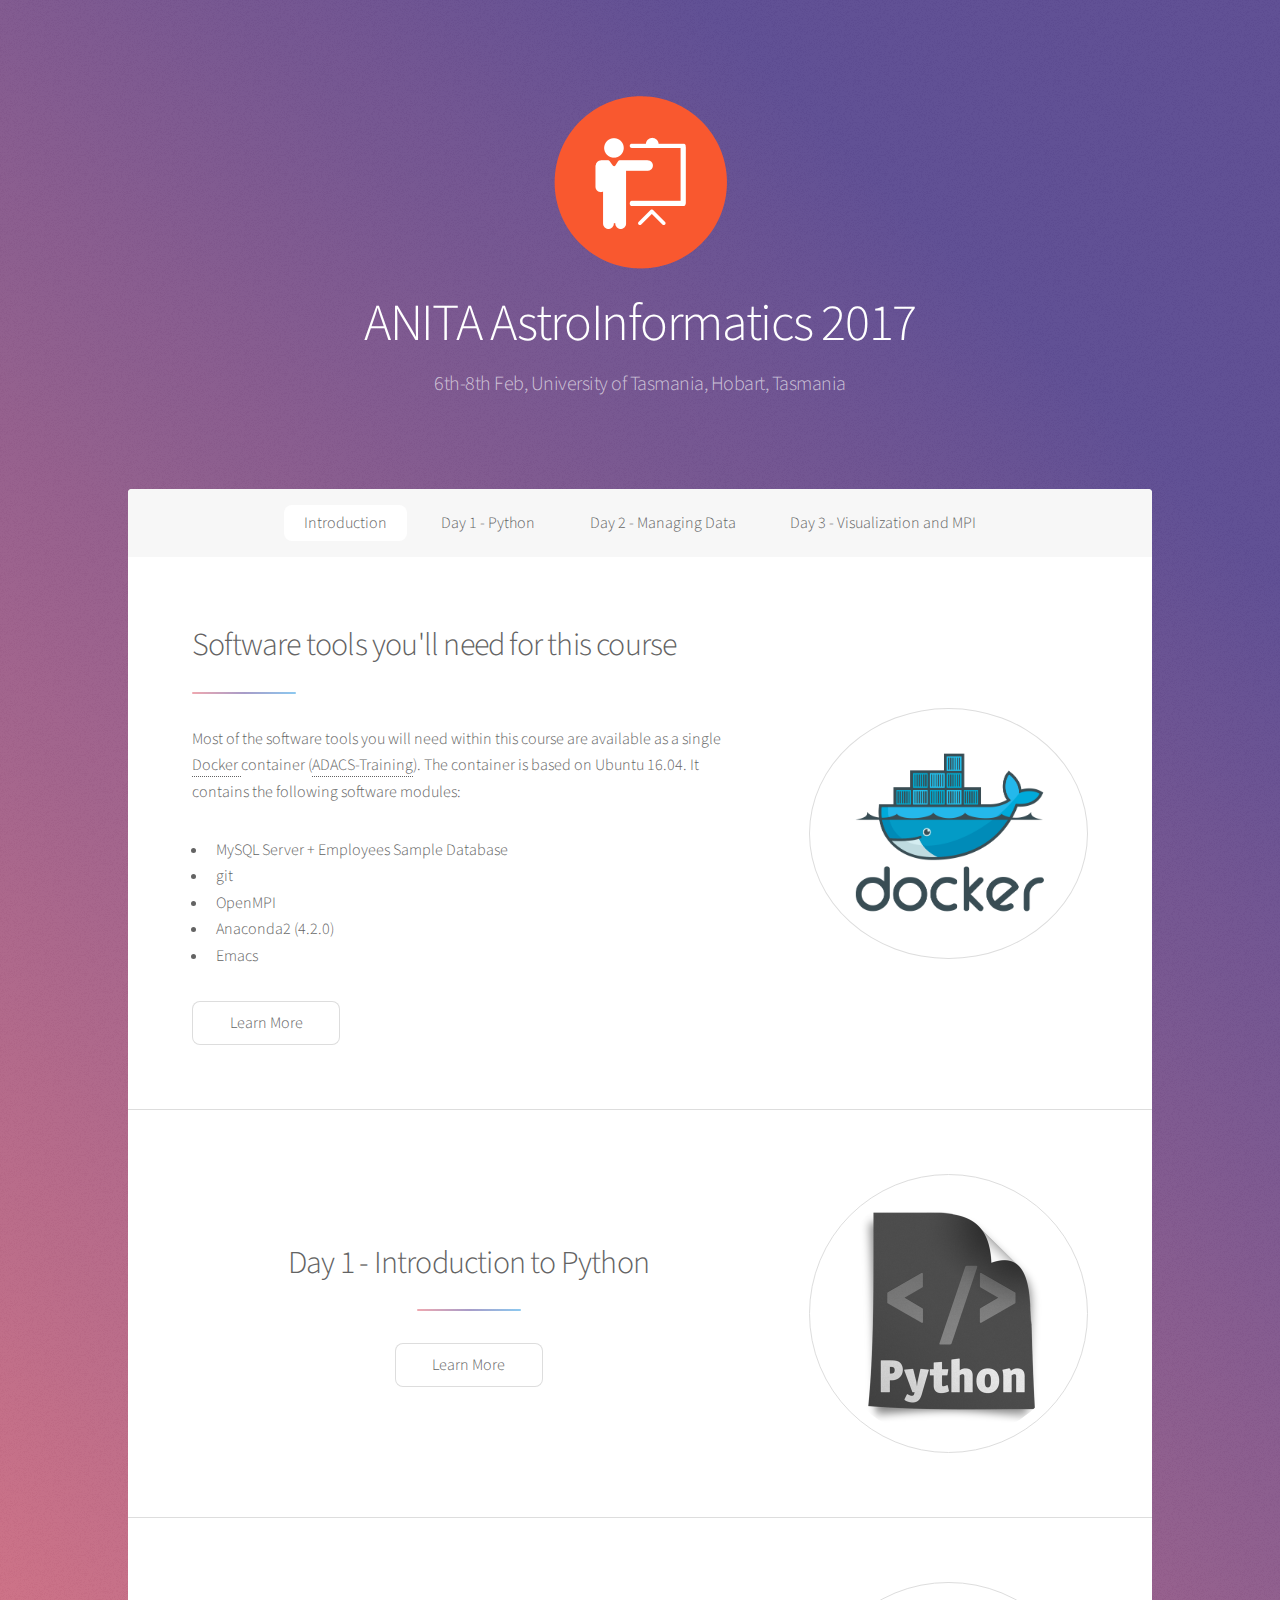
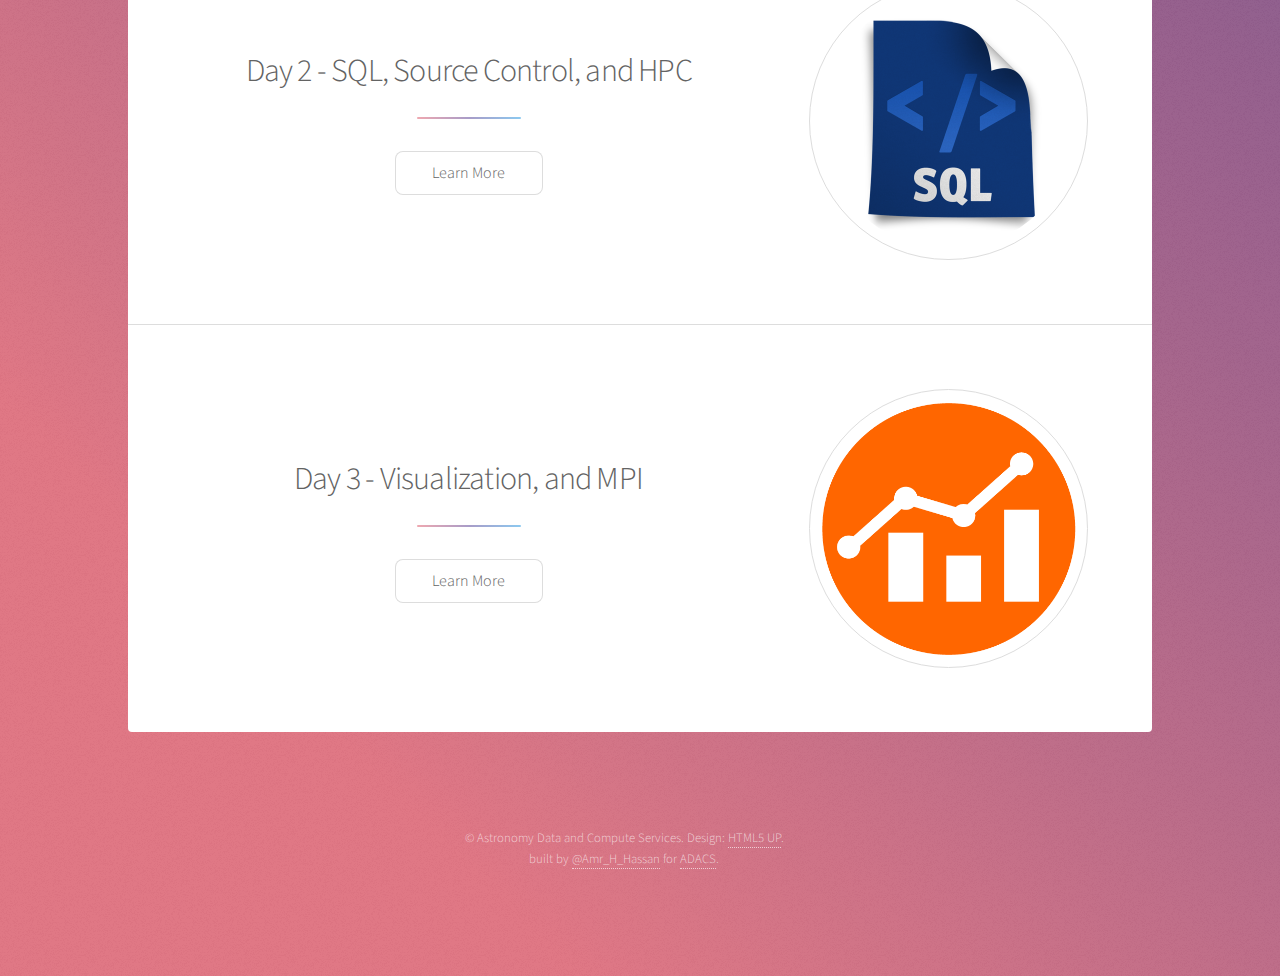
==== index.html @ 069b324d "First Commit" ====
<!DOCTYPE HTML>
<!--
	Stellar by HTML5 UP
	html5up.net | @ajlkn
	Free for personal and commercial use under the CCA 3.0 license (html5up.net/license)
-->
<html>
	<head>
		<title>ANITA AstroInformatics 2017</title>
		<meta charset="utf-8" />
		<meta name="viewport" content="width=device-width, initial-scale=1" />
		<!--[if lte IE 8]><script src="assets/js/ie/html5shiv.js"></script><![endif]-->
		<link rel="stylesheet" href="assets/css/main.css" />
        <link rel="stylesheet" href="assets/css/prism.css" />
		<!--[if lte IE 9]><link rel="stylesheet" href="assets/css/ie9.css" /><![endif]-->
		<!--[if lte IE 8]><link rel="stylesheet" href="assets/css/ie8.css" /><![endif]-->
	</head>
	<body>

		<!-- Wrapper -->
			<div id="wrapper">

				<!-- Header -->
					<header id="header" class="alt">
						<span class="logo"><img src="images/training-icon-10.png" alt="" /></span>
						<h1>ANITA AstroInformatics 2017</h1>
						<p>6th-8th Feb, University of Tasmania, Hobart, Tasmania
						</p>
					</header>

				<!-- Nav -->
					<nav id="nav">
						<ul>
							<li><a href="#intro" class="active">Introduction</a></li>
							<li><a href="#first">Day 1 - Python</a></li>
							<li><a href="#second">Day 2 - Managing Data</a></li>
							<li><a href="#third">Day 3 - Visualization and MPI</a></li>
						</u>
					</nav>

				<!-- Main -->
					<div id="main">

						<!-- Introduction -->
							<section id="intro" class="main">
								<div class="spotlight">
									<div class="content">
										<header class="major">
											<h2>Software tools you'll need for this course</h2>
										</header>
										<p>Most of the software tools you will need within this course are available as a single <a href="https://www.docker.com/what-docker" target="_blank"> Docker </a> container 
                                        (<a href="https://hub.docker.com/r/caseresearch/adacs-training/" target="_blank" >ADACS-Training</a>).
                                        The container is based on Ubuntu 16.04. It contains the following software modules:</p>
                                        <ul>
                                        <li>MySQL Server + Employees Sample Database</li>
                                        <li>git</li>
                                        <li>OpenMPI</li>
                                        <li>Anaconda2 (4.2.0)</li>
                                        <li>Emacs</li>                                        
                                        </ul>
										<ul class="actions">
											<li><a href="software.html" class="button">Learn More</a></li>
										</ul>
									</div>
									<span class="image"><img src="images/large_v-trans.png" alt="" /></span>
								</div>
							</section>

						<!-- First Section -->
							<section id="first" class="main special">
                            <div class="spotlight">
									<div class="content">
										<header class="major">
											<h2>Day 1 - Introduction to Python</h2>
										</header>
								
								
										
										<ul class="actions">
											<li><a href="day1.html" class="button">Learn More</a></li>
										</ul>
                                        
								</div>
                                <span class="image"><img src="images/python-icon.png" alt="" /></span>
                            </div>
							</section>

						<!-- Second Section -->
							<section id="second" class="main special">
                            <div class="spotlight">
									<div class="content">
										<header class="major">
											<h2>Day 2 - SQL, Source Control, and HPC</h2>
										</header>
								
								
										
										<ul class="actions">
											<li><a href="day2.html" class="button">Learn More</a></li>
										</ul>
                                        
								</div>
                                <span class="image"><img src="images/sql.png" alt="" /></span>
                            </div>
								
							</section>

						<!-- Get Started -->
							<section id="third" class="main special">
                            <div class="spotlight">
									<div class="content">
										<header class="major">
											<h2>Day 3 - Visualization, and MPI</h2>
										</header>
								
										<ul class="actions">
											<li><a href="day3.html" class="button">Learn More</a></li>
										</ul>
                                        
								</div>
                                <span class="image"><img src="images/visualization.png" alt="" /></span>
                            </div>
								
							</section>

					</div>

				<!-- Footer -->
					<footer id="footer">						
						<p class="copyright">&copy; Astronomy Data and Compute Services. Design: <a href="https://html5up.net">HTML5 UP</a>.<br/>
                        built by <a href="https://twitter.com/Amr_H_Hassan">@Amr_H_Hassan</a> for <a href="https://www.adacs.org.au">ADACS</a>.</p>
					</footer>

			</div>

		<!-- Scripts -->
			<script src="assets/js/jquery.min.js"></script>
			<script src="assets/js/jquery.scrollex.min.js"></script>
			<script src="assets/js/jquery.scrolly.min.js"></script>
			<script src="assets/js/skel.min.js"></script>
			<script src="assets/js/util.js"></script>
			<!--[if lte IE 8]><script src="assets/js/ie/respond.min.js"></script><![endif]-->
			<script src="assets/js/main.js"></script>

	</body>
</html>
---- assets/css/main.css ----
@import url(font-awesome.min.css);
@import "https://fonts.googleapis.com/css?family=Source+Sans+Pro:300,400";

/*
	Stellar by HTML5 UP
	html5up.net | @ajlkn
	Free for personal and commercial use under the CCA 3.0 license (html5up.net/license)
*/

/* Reset */

	html, body, div, span, applet, object, iframe, h1, h2, h3, h4, h5, h6, p, blockquote, pre, a, abbr, acronym, address, big, cite, code, del, dfn, em, img, ins, kbd, q, s, samp, small, strike, strong, sub, sup, tt, var, b, u, i, center, dl, dt, dd, ol, ul, li, fieldset, form, label, legend, table, caption, tbody, tfoot, thead, tr, th, td, article, aside, canvas, details, embed, figure, figcaption, footer, header, hgroup, menu, nav, output, ruby, section, summary, time, mark, audio, video {
		margin: 0;
		padding: 0;
		border: 0;
		font-size: 100%;
		font: inherit;
		vertical-align: baseline;
	}

	article, aside, details, figcaption, figure, footer, header, hgroup, menu, nav, section {
		display: block;
	}

	body {
		line-height: 1;
	}

	ol, ul {
		list-style: none;
	}

	blockquote, q {
		quotes: none;
	}

	blockquote:before, blockquote:after, q:before, q:after {
		content: '';
		content: none;
	}

	table {
		border-collapse: collapse;
		border-spacing: 0;
	}

	body {
		-webkit-text-size-adjust: none;
	}

/* Box Model */

	*, *:before, *:after {
		-moz-box-sizing: border-box;
		-webkit-box-sizing: border-box;
		box-sizing: border-box;
	}

/* Grid */

	.row {
		border-bottom: solid 1px transparent;
		-moz-box-sizing: border-box;
		-webkit-box-sizing: border-box;
		box-sizing: border-box;
	}

	.row > * {
		float: left;
		-moz-box-sizing: border-box;
		-webkit-box-sizing: border-box;
		box-sizing: border-box;
	}

	.row:after, .row:before {
		content: '';
		display: block;
		clear: both;
		height: 0;
	}

	.row.uniform > * > :first-child {
		margin-top: 0;
	}

	.row.uniform > * > :last-child {
		margin-bottom: 0;
	}

	.row.\30 \25 > * {
		padding: 0 0 0 0em;
	}

	.row.\30 \25 {
		margin: 0 0 -1px 0em;
	}

	.row.uniform.\30 \25 > * {
		padding: 0em 0 0 0em;
	}

	.row.uniform.\30 \25 {
		margin: 0em 0 -1px 0em;
	}

	.row > * {
		padding: 0 0 0 1.5em;
	}

	.row {
		margin: 0 0 -1px -1.5em;
	}

	.row.uniform > * {
		padding: 1.5em 0 0 1.5em;
	}

	.row.uniform {
		margin: -1.5em 0 -1px -1.5em;
	}

	.row.\32 00\25 > * {
		padding: 0 0 0 3em;
	}

	.row.\32 00\25 {
		margin: 0 0 -1px -3em;
	}

	.row.uniform.\32 00\25 > * {
		padding: 3em 0 0 3em;
	}

	.row.uniform.\32 00\25 {
		margin: -3em 0 -1px -3em;
	}

	.row.\31 50\25 > * {
		padding: 0 0 0 2.25em;
	}

	.row.\31 50\25 {
		margin: 0 0 -1px -2.25em;
	}

	.row.uniform.\31 50\25 > * {
		padding: 2.25em 0 0 2.25em;
	}

	.row.uniform.\31 50\25 {
		margin: -2.25em 0 -1px -2.25em;
	}

	.row.\35 0\25 > * {
		padding: 0 0 0 0.75em;
	}

	.row.\35 0\25 {
		margin: 0 0 -1px -0.75em;
	}

	.row.uniform.\35 0\25 > * {
		padding: 0.75em 0 0 0.75em;
	}

	.row.uniform.\35 0\25 {
		margin: -0.75em 0 -1px -0.75em;
	}

	.row.\32 5\25 > * {
		padding: 0 0 0 0.375em;
	}

	.row.\32 5\25 {
		margin: 0 0 -1px -0.375em;
	}

	.row.uniform.\32 5\25 > * {
		padding: 0.375em 0 0 0.375em;
	}

	.row.uniform.\32 5\25 {
		margin: -0.375em 0 -1px -0.375em;
	}

	.\31 2u, .\31 2u\24 {
		width: 100%;
		clear: none;
		margin-left: 0;
	}

	.\31 1u, .\31 1u\24 {
		width: 91.6666666667%;
		clear: none;
		margin-left: 0;
	}

	.\31 0u, .\31 0u\24 {
		width: 83.3333333333%;
		clear: none;
		margin-left: 0;
	}

	.\39 u, .\39 u\24 {
		width: 75%;
		clear: none;
		margin-left: 0;
	}

	.\38 u, .\38 u\24 {
		width: 66.6666666667%;
		clear: none;
		margin-left: 0;
	}

	.\37 u, .\37 u\24 {
		width: 58.3333333333%;
		clear: none;
		margin-left: 0;
	}

	.\36 u, .\36 u\24 {
		width: 50%;
		clear: none;
		margin-left: 0;
	}

	.\35 u, .\35 u\24 {
		width: 41.6666666667%;
		clear: none;
		margin-left: 0;
	}

	.\34 u, .\34 u\24 {
		width: 33.3333333333%;
		clear: none;
		margin-left: 0;
	}

	.\33 u, .\33 u\24 {
		width: 25%;
		clear: none;
		margin-left: 0;
	}

	.\32 u, .\32 u\24 {
		width: 16.6666666667%;
		clear: none;
		margin-left: 0;
	}

	.\31 u, .\31 u\24 {
		width: 8.3333333333%;
		clear: none;
		margin-left: 0;
	}

	.\31 2u\24 + *,
	.\31 1u\24 + *,
	.\31 0u\24 + *,
	.\39 u\24 + *,
	.\38 u\24 + *,
	.\37 u\24 + *,
	.\36 u\24 + *,
	.\35 u\24 + *,
	.\34 u\24 + *,
	.\33 u\24 + *,
	.\32 u\24 + *,
	.\31 u\24 + * {
		clear: left;
	}

	.\-11u {
		margin-left: 91.66667%;
	}

	.\-10u {
		margin-left: 83.33333%;
	}

	.\-9u {
		margin-left: 75%;
	}

	.\-8u {
		margin-left: 66.66667%;
	}

	.\-7u {
		margin-left: 58.33333%;
	}

	.\-6u {
		margin-left: 50%;
	}

	.\-5u {
		margin-left: 41.66667%;
	}

	.\-4u {
		margin-left: 33.33333%;
	}

	.\-3u {
		margin-left: 25%;
	}

	.\-2u {
		margin-left: 16.66667%;
	}

	.\-1u {
		margin-left: 8.33333%;
	}

	@media screen and (max-width: 1680px) {

		.row > * {
			padding: 0 0 0 1.5em;
		}

		.row {
			margin: 0 0 -1px -1.5em;
		}

		.row.uniform > * {
			padding: 1.5em 0 0 1.5em;
		}

		.row.uniform {
			margin: -1.5em 0 -1px -1.5em;
		}

		.row.\32 00\25 > * {
			padding: 0 0 0 3em;
		}

		.row.\32 00\25 {
			margin: 0 0 -1px -3em;
		}

		.row.uniform.\32 00\25 > * {
			padding: 3em 0 0 3em;
		}

		.row.uniform.\32 00\25 {
			margin: -3em 0 -1px -3em;
		}

		.row.\31 50\25 > * {
			padding: 0 0 0 2.25em;
		}

		.row.\31 50\25 {
			margin: 0 0 -1px -2.25em;
		}

		.row.uniform.\31 50\25 > * {
			padding: 2.25em 0 0 2.25em;
		}

		.row.uniform.\31 50\25 {
			margin: -2.25em 0 -1px -2.25em;
		}

		.row.\35 0\25 > * {
			padding: 0 0 0 0.75em;
		}

		.row.\35 0\25 {
			margin: 0 0 -1px -0.75em;
		}

		.row.uniform.\35 0\25 > * {
			padding: 0.75em 0 0 0.75em;
		}

		.row.uniform.\35 0\25 {
			margin: -0.75em 0 -1px -0.75em;
		}

		.row.\32 5\25 > * {
			padding: 0 0 0 0.375em;
		}

		.row.\32 5\25 {
			margin: 0 0 -1px -0.375em;
		}

		.row.uniform.\32 5\25 > * {
			padding: 0.375em 0 0 0.375em;
		}

		.row.uniform.\32 5\25 {
			margin: -0.375em 0 -1px -0.375em;
		}

		.\31 2u\28xlarge\29, .\31 2u\24\28xlarge\29 {
			width: 100%;
			clear: none;
			margin-left: 0;
		}

		.\31 1u\28xlarge\29, .\31 1u\24\28xlarge\29 {
			width: 91.6666666667%;
			clear: none;
			margin-left: 0;
		}

		.\31 0u\28xlarge\29, .\31 0u\24\28xlarge\29 {
			width: 83.3333333333%;
			clear: none;
			margin-left: 0;
		}

		.\39 u\28xlarge\29, .\39 u\24\28xlarge\29 {
			width: 75%;
			clear: none;
			margin-left: 0;
		}

		.\38 u\28xlarge\29, .\38 u\24\28xlarge\29 {
			width: 66.6666666667%;
			clear: none;
			margin-left: 0;
		}

		.\37 u\28xlarge\29, .\37 u\24\28xlarge\29 {
			width: 58.3333333333%;
			clear: none;
			margin-left: 0;
		}

		.\36 u\28xlarge\29, .\36 u\24\28xlarge\29 {
			width: 50%;
			clear: none;
			margin-left: 0;
		}

		.\35 u\28xlarge\29, .\35 u\24\28xlarge\29 {
			width: 41.6666666667%;
			clear: none;
			margin-left: 0;
		}

		.\34 u\28xlarge\29, .\34 u\24\28xlarge\29 {
			width: 33.3333333333%;
			clear: none;
			margin-left: 0;
		}

		.\33 u\28xlarge\29, .\33 u\24\28xlarge\29 {
			width: 25%;
			clear: none;
			margin-left: 0;
		}

		.\32 u\28xlarge\29, .\32 u\24\28xlarge\29 {
			width: 16.6666666667%;
			clear: none;
			margin-left: 0;
		}

		.\31 u\28xlarge\29, .\31 u\24\28xlarge\29 {
			width: 8.3333333333%;
			clear: none;
			margin-left: 0;
		}

		.\31 2u\24\28xlarge\29 + *,
		.\31 1u\24\28xlarge\29 + *,
		.\31 0u\24\28xlarge\29 + *,
		.\39 u\24\28xlarge\29 + *,
		.\38 u\24\28xlarge\29 + *,
		.\37 u\24\28xlarge\29 + *,
		.\36 u\24\28xlarge\29 + *,
		.\35 u\24\28xlarge\29 + *,
		.\34 u\24\28xlarge\29 + *,
		.\33 u\24\28xlarge\29 + *,
		.\32 u\24\28xlarge\29 + *,
		.\31 u\24\28xlarge\29 + * {
			clear: left;
		}

		.\-11u\28xlarge\29 {
			margin-left: 91.66667%;
		}

		.\-10u\28xlarge\29 {
			margin-left: 83.33333%;
		}

		.\-9u\28xlarge\29 {
			margin-left: 75%;
		}

		.\-8u\28xlarge\29 {
			margin-left: 66.66667%;
		}

		.\-7u\28xlarge\29 {
			margin-left: 58.33333%;
		}

		.\-6u\28xlarge\29 {
			margin-left: 50%;
		}

		.\-5u\28xlarge\29 {
			margin-left: 41.66667%;
		}

		.\-4u\28xlarge\29 {
			margin-left: 33.33333%;
		}

		.\-3u\28xlarge\29 {
			margin-left: 25%;
		}

		.\-2u\28xlarge\29 {
			margin-left: 16.66667%;
		}

		.\-1u\28xlarge\29 {
			margin-left: 8.33333%;
		}

	}

	@media screen and (max-width: 1280px) {

		.row > * {
			padding: 0 0 0 1.5em;
		}

		.row {
			margin: 0 0 -1px -1.5em;
		}

		.row.uniform > * {
			padding: 1.5em 0 0 1.5em;
		}

		.row.uniform {
			margin: -1.5em 0 -1px -1.5em;
		}

		.row.\32 00\25 > * {
			padding: 0 0 0 3em;
		}

		.row.\32 00\25 {
			margin: 0 0 -1px -3em;
		}

		.row.uniform.\32 00\25 > * {
			padding: 3em 0 0 3em;
		}

		.row.uniform.\32 00\25 {
			margin: -3em 0 -1px -3em;
		}

		.row.\31 50\25 > * {
			padding: 0 0 0 2.25em;
		}

		.row.\31 50\25 {
			margin: 0 0 -1px -2.25em;
		}

		.row.uniform.\31 50\25 > * {
			padding: 2.25em 0 0 2.25em;
		}

		.row.uniform.\31 50\25 {
			margin: -2.25em 0 -1px -2.25em;
		}

		.row.\35 0\25 > * {
			padding: 0 0 0 0.75em;
		}

		.row.\35 0\25 {
			margin: 0 0 -1px -0.75em;
		}

		.row.uniform.\35 0\25 > * {
			padding: 0.75em 0 0 0.75em;
		}

		.row.uniform.\35 0\25 {
			margin: -0.75em 0 -1px -0.75em;
		}

		.row.\32 5\25 > * {
			padding: 0 0 0 0.375em;
		}

		.row.\32 5\25 {
			margin: 0 0 -1px -0.375em;
		}

		.row.uniform.\32 5\25 > * {
			padding: 0.375em 0 0 0.375em;
		}

		.row.uniform.\32 5\25 {
			margin: -0.375em 0 -1px -0.375em;
		}

		.\31 2u\28large\29, .\31 2u\24\28large\29 {
			width: 100%;
			clear: none;
			margin-left: 0;
		}

		.\31 1u\28large\29, .\31 1u\24\28large\29 {
			width: 91.6666666667%;
			clear: none;
			margin-left: 0;
		}

		.\31 0u\28large\29, .\31 0u\24\28large\29 {
			width: 83.3333333333%;
			clear: none;
			margin-left: 0;
		}

		.\39 u\28large\29, .\39 u\24\28large\29 {
			width: 75%;
			clear: none;
			margin-left: 0;
		}

		.\38 u\28large\29, .\38 u\24\28large\29 {
			width: 66.6666666667%;
			clear: none;
			margin-left: 0;
		}

		.\37 u\28large\29, .\37 u\24\28large\29 {
			width: 58.3333333333%;
			clear: none;
			margin-left: 0;
		}

		.\36 u\28large\29, .\36 u\24\28large\29 {
			width: 50%;
			clear: none;
			margin-left: 0;
		}

		.\35 u\28large\29, .\35 u\24\28large\29 {
			width: 41.6666666667%;
			clear: none;
			margin-left: 0;
		}

		.\34 u\28large\29, .\34 u\24\28large\29 {
			width: 33.3333333333%;
			clear: none;
			margin-left: 0;
		}

		.\33 u\28large\29, .\33 u\24\28large\29 {
			width: 25%;
			clear: none;
			margin-left: 0;
		}

		.\32 u\28large\29, .\32 u\24\28large\29 {
			width: 16.6666666667%;
			clear: none;
			margin-left: 0;
		}

		.\31 u\28large\29, .\31 u\24\28large\29 {
			width: 8.3333333333%;
			clear: none;
			margin-left: 0;
		}

		.\31 2u\24\28large\29 + *,
		.\31 1u\24\28large\29 + *,
		.\31 0u\24\28large\29 + *,
		.\39 u\24\28large\29 + *,
		.\38 u\24\28large\29 + *,
		.\37 u\24\28large\29 + *,
		.\36 u\24\28large\29 + *,
		.\35 u\24\28large\29 + *,
		.\34 u\24\28large\29 + *,
		.\33 u\24\28large\29 + *,
		.\32 u\24\28large\29 + *,
		.\31 u\24\28large\29 + * {
			clear: left;
		}

		.\-11u\28large\29 {
			margin-left: 91.66667%;
		}

		.\-10u\28large\29 {
			margin-left: 83.33333%;
		}

		.\-9u\28large\29 {
			margin-left: 75%;
		}

		.\-8u\28large\29 {
			margin-left: 66.66667%;
		}

		.\-7u\28large\29 {
			margin-left: 58.33333%;
		}

		.\-6u\28large\29 {
			margin-left: 50%;
		}

		.\-5u\28large\29 {
			margin-left: 41.66667%;
		}

		.\-4u\28large\29 {
			margin-left: 33.33333%;
		}

		.\-3u\28large\29 {
			margin-left: 25%;
		}

		.\-2u\28large\29 {
			margin-left: 16.66667%;
		}

		.\-1u\28large\29 {
			margin-left: 8.33333%;
		}

	}

	@media screen and (max-width: 980px) {

		.row > * {
			padding: 0 0 0 1.5em;
		}

		.row {
			margin: 0 0 -1px -1.5em;
		}

		.row.uniform > * {
			padding: 1.5em 0 0 1.5em;
		}

		.row.uniform {
			margin: -1.5em 0 -1px -1.5em;
		}

		.row.\32 00\25 > * {
			padding: 0 0 0 3em;
		}

		.row.\32 00\25 {
			margin: 0 0 -1px -3em;
		}

		.row.uniform.\32 00\25 > * {
			padding: 3em 0 0 3em;
		}

		.row.uniform.\32 00\25 {
			margin: -3em 0 -1px -3em;
		}

		.row.\31 50\25 > * {
			padding: 0 0 0 2.25em;
		}

		.row.\31 50\25 {
			margin: 0 0 -1px -2.25em;
		}

		.row.uniform.\31 50\25 > * {
			padding: 2.25em 0 0 2.25em;
		}

		.row.uniform.\31 50\25 {
			margin: -2.25em 0 -1px -2.25em;
		}

		.row.\35 0\25 > * {
			padding: 0 0 0 0.75em;
		}

		.row.\35 0\25 {
			margin: 0 0 -1px -0.75em;
		}

		.row.uniform.\35 0\25 > * {
			padding: 0.75em 0 0 0.75em;
		}

		.row.uniform.\35 0\25 {
			margin: -0.75em 0 -1px -0.75em;
		}

		.row.\32 5\25 > * {
			padding: 0 0 0 0.375em;
		}

		.row.\32 5\25 {
			margin: 0 0 -1px -0.375em;
		}

		.row.uniform.\32 5\25 > * {
			padding: 0.375em 0 0 0.375em;
		}

		.row.uniform.\32 5\25 {
			margin: -0.375em 0 -1px -0.375em;
		}

		.\31 2u\28medium\29, .\31 2u\24\28medium\29 {
			width: 100%;
			clear: none;
			margin-left: 0;
		}

		.\31 1u\28medium\29, .\31 1u\24\28medium\29 {
			width: 91.6666666667%;
			clear: none;
			margin-left: 0;
		}

		.\31 0u\28medium\29, .\31 0u\24\28medium\29 {
			width: 83.3333333333%;
			clear: none;
			margin-left: 0;
		}

		.\39 u\28medium\29, .\39 u\24\28medium\29 {
			width: 75%;
			clear: none;
			margin-left: 0;
		}

		.\38 u\28medium\29, .\38 u\24\28medium\29 {
			width: 66.6666666667%;
			clear: none;
			margin-left: 0;
		}

		.\37 u\28medium\29, .\37 u\24\28medium\29 {
			width: 58.3333333333%;
			clear: none;
			margin-left: 0;
		}

		.\36 u\28medium\29, .\36 u\24\28medium\29 {
			width: 50%;
			clear: none;
			margin-left: 0;
		}

		.\35 u\28medium\29, .\35 u\24\28medium\29 {
			width: 41.6666666667%;
			clear: none;
			margin-left: 0;
		}

		.\34 u\28medium\29, .\34 u\24\28medium\29 {
			width: 33.3333333333%;
			clear: none;
			margin-left: 0;
		}

		.\33 u\28medium\29, .\33 u\24\28medium\29 {
			width: 25%;
			clear: none;
			margin-left: 0;
		}

		.\32 u\28medium\29, .\32 u\24\28medium\29 {
			width: 16.6666666667%;
			clear: none;
			margin-left: 0;
		}

		.\31 u\28medium\29, .\31 u\24\28medium\29 {
			width: 8.3333333333%;
			clear: none;
			margin-left: 0;
		}

		.\31 2u\24\28medium\29 + *,
		.\31 1u\24\28medium\29 + *,
		.\31 0u\24\28medium\29 + *,
		.\39 u\24\28medium\29 + *,
		.\38 u\24\28medium\29 + *,
		.\37 u\24\28medium\29 + *,
		.\36 u\24\28medium\29 + *,
		.\35 u\24\28medium\29 + *,
		.\34 u\24\28medium\29 + *,
		.\33 u\24\28medium\29 + *,
		.\32 u\24\28medium\29 + *,
		.\31 u\24\28medium\29 + * {
			clear: left;
		}

		.\-11u\28medium\29 {
			margin-left: 91.66667%;
		}

		.\-10u\28medium\29 {
			margin-left: 83.33333%;
		}

		.\-9u\28medium\29 {
			margin-left: 75%;
		}

		.\-8u\28medium\29 {
			margin-left: 66.66667%;
		}

		.\-7u\28medium\29 {
			margin-left: 58.33333%;
		}

		.\-6u\28medium\29 {
			margin-left: 50%;
		}

		.\-5u\28medium\29 {
			margin-left: 41.66667%;
		}

		.\-4u\28medium\29 {
			margin-left: 33.33333%;
		}

		.\-3u\28medium\29 {
			margin-left: 25%;
		}

		.\-2u\28medium\29 {
			margin-left: 16.66667%;
		}

		.\-1u\28medium\29 {
			margin-left: 8.33333%;
		}

	}

	@media screen and (max-width: 736px) {

		.row > * {
			padding: 0 0 0 1em;
		}

		.row {
			margin: 0 0 -1px -1em;
		}

		.row.uniform > * {
			padding: 1em 0 0 1em;
		}

		.row.uniform {
			margin: -1em 0 -1px -1em;
		}

		.row.\32 00\25 > * {
			padding: 0 0 0 2em;
		}

		.row.\32 00\25 {
			margin: 0 0 -1px -2em;
		}

		.row.uniform.\32 00\25 > * {
			padding: 2em 0 0 2em;
		}

		.row.uniform.\32 00\25 {
			margin: -2em 0 -1px -2em;
		}

		.row.\31 50\25 > * {
			padding: 0 0 0 1.5em;
		}

		.row.\31 50\25 {
			margin: 0 0 -1px -1.5em;
		}

		.row.uniform.\31 50\25 > * {
			padding: 1.5em 0 0 1.5em;
		}

		.row.uniform.\31 50\25 {
			margin: -1.5em 0 -1px -1.5em;
		}

		.row.\35 0\25 > * {
			padding: 0 0 0 0.5em;
		}

		.row.\35 0\25 {
			margin: 0 0 -1px -0.5em;
		}

		.row.uniform.\35 0\25 > * {
			padding: 0.5em 0 0 0.5em;
		}

		.row.uniform.\35 0\25 {
			margin: -0.5em 0 -1px -0.5em;
		}

		.row.\32 5\25 > * {
			padding: 0 0 0 0.25em;
		}

		.row.\32 5\25 {
			margin: 0 0 -1px -0.25em;
		}

		.row.uniform.\32 5\25 > * {
			padding: 0.25em 0 0 0.25em;
		}

		.row.uniform.\32 5\25 {
			margin: -0.25em 0 -1px -0.25em;
		}

		.\31 2u\28small\29, .\31 2u\24\28small\29 {
			width: 100%;
			clear: none;
			margin-left: 0;
		}

		.\31 1u\28small\29, .\31 1u\24\28small\29 {
			width: 91.6666666667%;
			clear: none;
			margin-left: 0;
		}

		.\31 0u\28small\29, .\31 0u\24\28small\29 {
			width: 83.3333333333%;
			clear: none;
			margin-left: 0;
		}

		.\39 u\28small\29, .\39 u\24\28small\29 {
			width: 75%;
			clear: none;
			margin-left: 0;
		}

		.\38 u\28small\29, .\38 u\24\28small\29 {
			width: 66.6666666667%;
			clear: none;
			margin-left: 0;
		}

		.\37 u\28small\29, .\37 u\24\28small\29 {
			width: 58.3333333333%;
			clear: none;
			margin-left: 0;
		}

		.\36 u\28small\29, .\36 u\24\28small\29 {
			width: 50%;
			clear: none;
			margin-left: 0;
		}

		.\35 u\28small\29, .\35 u\24\28small\29 {
			width: 41.6666666667%;
			clear: none;
			margin-left: 0;
		}

		.\34 u\28small\29, .\34 u\24\28small\29 {
			width: 33.3333333333%;
			clear: none;
			margin-left: 0;
		}

		.\33 u\28small\29, .\33 u\24\28small\29 {
			width: 25%;
			clear: none;
			margin-left: 0;
		}

		.\32 u\28small\29, .\32 u\24\28small\29 {
			width: 16.6666666667%;
			clear: none;
			margin-left: 0;
		}

		.\31 u\28small\29, .\31 u\24\28small\29 {
			width: 8.3333333333%;
			clear: none;
			margin-left: 0;
		}

		.\31 2u\24\28small\29 + *,
		.\31 1u\24\28small\29 + *,
		.\31 0u\24\28small\29 + *,
		.\39 u\24\28small\29 + *,
		.\38 u\24\28small\29 + *,
		.\37 u\24\28small\29 + *,
		.\36 u\24\28small\29 + *,
		.\35 u\24\28small\29 + *,
		.\34 u\24\28small\29 + *,
		.\33 u\24\28small\29 + *,
		.\32 u\24\28small\29 + *,
		.\31 u\24\28small\29 + * {
			clear: left;
		}

		.\-11u\28small\29 {
			margin-left: 91.66667%;
		}

		.\-10u\28small\29 {
			margin-left: 83.33333%;
		}

		.\-9u\28small\29 {
			margin-left: 75%;
		}

		.\-8u\28small\29 {
			margin-left: 66.66667%;
		}

		.\-7u\28small\29 {
			margin-left: 58.33333%;
		}

		.\-6u\28small\29 {
			margin-left: 50%;
		}

		.\-5u\28small\29 {
			margin-left: 41.66667%;
		}

		.\-4u\28small\29 {
			margin-left: 33.33333%;
		}

		.\-3u\28small\29 {
			margin-left: 25%;
		}

		.\-2u\28small\29 {
			margin-left: 16.66667%;
		}

		.\-1u\28small\29 {
			margin-left: 8.33333%;
		}

	}

	@media screen and (max-width: 480px) {

		.row > * {
			padding: 0 0 0 1em;
		}

		.row {
			margin: 0 0 -1px -1em;
		}

		.row.uniform > * {
			padding: 1em 0 0 1em;
		}

		.row.uniform {
			margin: -1em 0 -1px -1em;
		}

		.row.\32 00\25 > * {
			padding: 0 0 0 2em;
		}

		.row.\32 00\25 {
			margin: 0 0 -1px -2em;
		}

		.row.uniform.\32 00\25 > * {
			padding: 2em 0 0 2em;
		}

		.row.uniform.\32 00\25 {
			margin: -2em 0 -1px -2em;
		}

		.row.\31 50\25 > * {
			padding: 0 0 0 1.5em;
		}

		.row.\31 50\25 {
			margin: 0 0 -1px -1.5em;
		}

		.row.uniform.\31 50\25 > * {
			padding: 1.5em 0 0 1.5em;
		}

		.row.uniform.\31 50\25 {
			margin: -1.5em 0 -1px -1.5em;
		}

		.row.\35 0\25 > * {
			padding: 0 0 0 0.5em;
		}

		.row.\35 0\25 {
			margin: 0 0 -1px -0.5em;
		}

		.row.uniform.\35 0\25 > * {
			padding: 0.5em 0 0 0.5em;
		}

		.row.uniform.\35 0\25 {
			margin: -0.5em 0 -1px -0.5em;
		}

		.row.\32 5\25 > * {
			padding: 0 0 0 0.25em;
		}

		.row.\32 5\25 {
			margin: 0 0 -1px -0.25em;
		}

		.row.uniform.\32 5\25 > * {
			padding: 0.25em 0 0 0.25em;
		}

		.row.uniform.\32 5\25 {
			margin: -0.25em 0 -1px -0.25em;
		}

		.\31 2u\28xsmall\29, .\31 2u\24\28xsmall\29 {
			width: 100%;
			clear: none;
			margin-left: 0;
		}

		.\31 1u\28xsmall\29, .\31 1u\24\28xsmall\29 {
			width: 91.6666666667%;
			clear: none;
			margin-left: 0;
		}

		.\31 0u\28xsmall\29, .\31 0u\24\28xsmall\29 {
			width: 83.3333333333%;
			clear: none;
			margin-left: 0;
		}

		.\39 u\28xsmall\29, .\39 u\24\28xsmall\29 {
			width: 75%;
			clear: none;
			margin-left: 0;
		}

		.\38 u\28xsmall\29, .\38 u\24\28xsmall\29 {
			width: 66.6666666667%;
			clear: none;
			margin-left: 0;
		}

		.\37 u\28xsmall\29, .\37 u\24\28xsmall\29 {
			width: 58.3333333333%;
			clear: none;
			margin-left: 0;
		}

		.\36 u\28xsmall\29, .\36 u\24\28xsmall\29 {
			width: 50%;
			clear: none;
			margin-left: 0;
		}

		.\35 u\28xsmall\29, .\35 u\24\28xsmall\29 {
			width: 41.6666666667%;
			clear: none;
			margin-left: 0;
		}

		.\34 u\28xsmall\29, .\34 u\24\28xsmall\29 {
			width: 33.3333333333%;
			clear: none;
			margin-left: 0;
		}

		.\33 u\28xsmall\29, .\33 u\24\28xsmall\29 {
			width: 25%;
			clear: none;
			margin-left: 0;
		}

		.\32 u\28xsmall\29, .\32 u\24\28xsmall\29 {
			width: 16.6666666667%;
			clear: none;
			margin-left: 0;
		}

		.\31 u\28xsmall\29, .\31 u\24\28xsmall\29 {
			width: 8.3333333333%;
			clear: none;
			margin-left: 0;
		}

		.\31 2u\24\28xsmall\29 + *,
		.\31 1u\24\28xsmall\29 + *,
		.\31 0u\24\28xsmall\29 + *,
		.\39 u\24\28xsmall\29 + *,
		.\38 u\24\28xsmall\29 + *,
		.\37 u\24\28xsmall\29 + *,
		.\36 u\24\28xsmall\29 + *,
		.\35 u\24\28xsmall\29 + *,
		.\34 u\24\28xsmall\29 + *,
		.\33 u\24\28xsmall\29 + *,
		.\32 u\24\28xsmall\29 + *,
		.\31 u\24\28xsmall\29 + * {
			clear: left;
		}

		.\-11u\28xsmall\29 {
			margin-left: 91.66667%;
		}

		.\-10u\28xsmall\29 {
			margin-left: 83.33333%;
		}

		.\-9u\28xsmall\29 {
			margin-left: 75%;
		}

		.\-8u\28xsmall\29 {
			margin-left: 66.66667%;
		}

		.\-7u\28xsmall\29 {
			margin-left: 58.33333%;
		}

		.\-6u\28xsmall\29 {
			margin-left: 50%;
		}

		.\-5u\28xsmall\29 {
			margin-left: 41.66667%;
		}

		.\-4u\28xsmall\29 {
			margin-left: 33.33333%;
		}

		.\-3u\28xsmall\29 {
			margin-left: 25%;
		}

		.\-2u\28xsmall\29 {
			margin-left: 16.66667%;
		}

		.\-1u\28xsmall\29 {
			margin-left: 8.33333%;
		}

	}

	@media screen and (max-width: 360px) {

		.row > * {
			padding: 0 0 0 1em;
		}

		.row {
			margin: 0 0 -1px -1em;
		}

		.row.uniform > * {
			padding: 1em 0 0 1em;
		}

		.row.uniform {
			margin: -1em 0 -1px -1em;
		}

		.row.\32 00\25 > * {
			padding: 0 0 0 2em;
		}

		.row.\32 00\25 {
			margin: 0 0 -1px -2em;
		}

		.row.uniform.\32 00\25 > * {
			padding: 2em 0 0 2em;
		}

		.row.uniform.\32 00\25 {
			margin: -2em 0 -1px -2em;
		}

		.row.\31 50\25 > * {
			padding: 0 0 0 1.5em;
		}

		.row.\31 50\25 {
			margin: 0 0 -1px -1.5em;
		}

		.row.uniform.\31 50\25 > * {
			padding: 1.5em 0 0 1.5em;
		}

		.row.uniform.\31 50\25 {
			margin: -1.5em 0 -1px -1.5em;
		}

		.row.\35 0\25 > * {
			padding: 0 0 0 0.5em;
		}

		.row.\35 0\25 {
			margin: 0 0 -1px -0.5em;
		}

		.row.uniform.\35 0\25 > * {
			padding: 0.5em 0 0 0.5em;
		}

		.row.uniform.\35 0\25 {
			margin: -0.5em 0 -1px -0.5em;
		}

		.row.\32 5\25 > * {
			padding: 0 0 0 0.25em;
		}

		.row.\32 5\25 {
			margin: 0 0 -1px -0.25em;
		}

		.row.uniform.\32 5\25 > * {
			padding: 0.25em 0 0 0.25em;
		}

		.row.uniform.\32 5\25 {
			margin: -0.25em 0 -1px -0.25em;
		}

		.\31 2u\28xxsmall\29, .\31 2u\24\28xxsmall\29 {
			width: 100%;
			clear: none;
			margin-left: 0;
		}

		.\31 1u\28xxsmall\29, .\31 1u\24\28xxsmall\29 {
			width: 91.6666666667%;
			clear: none;
			margin-left: 0;
		}

		.\31 0u\28xxsmall\29, .\31 0u\24\28xxsmall\29 {
			width: 83.3333333333%;
			clear: none;
			margin-left: 0;
		}

		.\39 u\28xxsmall\29, .\39 u\24\28xxsmall\29 {
			width: 75%;
			clear: none;
			margin-left: 0;
		}

		.\38 u\28xxsmall\29, .\38 u\24\28xxsmall\29 {
			width: 66.6666666667%;
			clear: none;
			margin-left: 0;
		}

		.\37 u\28xxsmall\29, .\37 u\24\28xxsmall\29 {
			width: 58.3333333333%;
			clear: none;
			margin-left: 0;
		}

		.\36 u\28xxsmall\29, .\36 u\24\28xxsmall\29 {
			width: 50%;
			clear: none;
			margin-left: 0;
		}

		.\35 u\28xxsmall\29, .\35 u\24\28xxsmall\29 {
			width: 41.6666666667%;
			clear: none;
			margin-left: 0;
		}

		.\34 u\28xxsmall\29, .\34 u\24\28xxsmall\29 {
			width: 33.3333333333%;
			clear: none;
			margin-left: 0;
		}

		.\33 u\28xxsmall\29, .\33 u\24\28xxsmall\29 {
			width: 25%;
			clear: none;
			margin-left: 0;
		}

		.\32 u\28xxsmall\29, .\32 u\24\28xxsmall\29 {
			width: 16.6666666667%;
			clear: none;
			margin-left: 0;
		}

		.\31 u\28xxsmall\29, .\31 u\24\28xxsmall\29 {
			width: 8.3333333333%;
			clear: none;
			margin-left: 0;
		}

		.\31 2u\24\28xxsmall\29 + *,
		.\31 1u\24\28xxsmall\29 + *,
		.\31 0u\24\28xxsmall\29 + *,
		.\39 u\24\28xxsmall\29 + *,
		.\38 u\24\28xxsmall\29 + *,
		.\37 u\24\28xxsmall\29 + *,
		.\36 u\24\28xxsmall\29 + *,
		.\35 u\24\28xxsmall\29 + *,
		.\34 u\24\28xxsmall\29 + *,
		.\33 u\24\28xxsmall\29 + *,
		.\32 u\24\28xxsmall\29 + *,
		.\31 u\24\28xxsmall\29 + * {
			clear: left;
		}

		.\-11u\28xxsmall\29 {
			margin-left: 91.66667%;
		}

		.\-10u\28xxsmall\29 {
			margin-left: 83.33333%;
		}

		.\-9u\28xxsmall\29 {
			margin-left: 75%;
		}

		.\-8u\28xxsmall\29 {
			margin-left: 66.66667%;
		}

		.\-7u\28xxsmall\29 {
			margin-left: 58.33333%;
		}

		.\-6u\28xxsmall\29 {
			margin-left: 50%;
		}

		.\-5u\28xxsmall\29 {
			margin-left: 41.66667%;
		}

		.\-4u\28xxsmall\29 {
			margin-left: 33.33333%;
		}

		.\-3u\28xxsmall\29 {
			margin-left: 25%;
		}

		.\-2u\28xxsmall\29 {
			margin-left: 16.66667%;
		}

		.\-1u\28xxsmall\29 {
			margin-left: 8.33333%;
		}

	}

/* Basic */

	@-ms-viewport {
		width: device-width;
	}

	body {
		-ms-overflow-style: scrollbar;
	}

	@media screen and (max-width: 480px) {

		html, body {
			min-width: 320px;
		}

	}

	body {
		background-color: #935d8c;
		background-image: url("images/overlay.png"), -moz-linear-gradient(45deg, #e37682 15%, #5f4d93 85%);
		background-image: url("images/overlay.png"), -webkit-linear-gradient(45deg, #e37682 15%, #5f4d93 85%);
		background-image: url("images/overlay.png"), -ms-linear-gradient(45deg, #e37682 15%, #5f4d93 85%);
		background-image: url("images/overlay.png"), linear-gradient(45deg, #e37682 15%, #5f4d93 85%);
	}

		body.is-loading *, body.is-loading *:before, body.is-loading *:after {
			-moz-animation: none !important;
			-webkit-animation: none !important;
			-ms-animation: none !important;
			animation: none !important;
			-moz-transition: none !important;
			-webkit-transition: none !important;
			-ms-transition: none !important;
			transition: none !important;
		}

/* Type */

	body {
		background-color: #935d8c;
		color: rgba(255, 255, 255, 0.65);
	}

	body, input, select, textarea {
		font-family: "Source Sans Pro", Helvetica, sans-serif;
		font-size: 17pt;
		font-weight: 300;
		line-height: 1.65;
	}

		@media screen and (max-width: 1680px) {

			body, input, select, textarea {
				font-size: 14pt;
			}

		}

		@media screen and (max-width: 1280px) {

			body, input, select, textarea {
				font-size: 12pt;
			}

		}

		@media screen and (max-width: 360px) {

			body, input, select, textarea {
				font-size: 11pt;
			}

		}

	a {
		-moz-transition: color 0.2s ease, border-bottom 0.2s ease;
		-webkit-transition: color 0.2s ease, border-bottom 0.2s ease;
		-ms-transition: color 0.2s ease, border-bottom 0.2s ease;
		transition: color 0.2s ease, border-bottom 0.2s ease;
		text-decoration: none;
		border-bottom: dotted 1px;
		color: inherit;
	}

		a:hover {
			border-bottom-color: transparent;
		}

	strong, b {
		font-weight: 400;
	}

	em, i {
		font-style: italic;
	}

	p {
		margin: 0 0 2em 0;
	}

		p.content {
			-moz-columns: 20em 2;
			-webkit-columns: 20em 2;
			-ms-columns: 20em 2;
			columns: 20em 2;
			-moz-column-gap: 2em;
			-webkit-column-gap: 2em;
			-ms-column-gap: 2em;
			column-gap: 2em;
			text-align: justify;
		}

	h1, h2, h3, h4, h5, h6 {
		font-weight: 300;
		line-height: 1.5;
		margin: 0 0 0.7em 0;
		letter-spacing: -0.025em;
	}

		h1 a, h2 a, h3 a, h4 a, h5 a, h6 a {
			color: inherit;
			text-decoration: none;
		}

	h1 {
		font-size: 2.5em;
		line-height: 1.2;
	}

	h2 {
		font-size: 1.5em;
	}

	h3 {
		font-size: 1.25em;
	}

	h4 {
		font-size: 1.1em;
	}

	h5 {
		font-size: 0.9em;
	}

	h6 {
		font-size: 0.7em;
	}

	@media screen and (max-width: 736px) {

		h1 {
			font-size: 2em;
		}

	}

	sub {
		font-size: 0.8em;
		position: relative;
		top: 0.5em;
	}

	sup {
		font-size: 0.8em;
		position: relative;
		top: -0.5em;
	}

	blockquote {
		border-left: solid 4px;
		font-style: italic;
		margin: 0 0 2em 0;
		padding: 0.5em 0 0.5em 2em;
	}

	code {
		border-radius: 8px;
		border: solid 1px;
		font-family: "Courier New", monospace;
		font-size: 0.9em;
		margin: 0 0.25em;
		padding: 0.25em 0.65em;
	}

	pre {
		-webkit-overflow-scrolling: touch;
		font-family: "Courier New", monospace;
		font-size: 0.9em;
		margin: 0 0 2em 0;
	}

		pre code {
			display: block;
			line-height: 1.75;
			padding: 1em 1.5em;
			overflow-x: auto;
		}

	hr {
		border: 0;
		border-bottom: solid 1px;
		margin: 2em 0;
	}

		hr.major {
			margin: 3em 0;
		}

	.align-left {
		text-align: left;
	}

	.align-center {
		text-align: center;
	}

	.align-right {
		text-align: right;
	}

	input, select, textarea {
		color: #ffffff;
	}

	a:hover {
		color: #ffffff;
	}

	strong, b {
		color: #ffffff;
	}

	h1, h2, h3, h4, h5, h6 {
		color: #ffffff;
	}

	blockquote {
		border-left-color: rgba(255, 255, 255, 0.35);
	}

	code {
		background: rgba(255, 255, 255, 0.075);
		border-color: rgba(255, 255, 255, 0.35);
	}

	hr {
		border-bottom-color: rgba(255, 255, 255, 0.35);
	}

/* Box */

	.box {
		border-radius: 8px;
		border: solid;
		margin-bottom: 2em;
		padding: 1.5em;
	}

		.box > :last-child,
		.box > :last-child > :last-child,
		.box > :last-child > :last-child > :last-child {
			margin-bottom: 0;
		}

		.box.alt {
			border: 0;
			border-radius: 0;
			padding: 0;
		}

	.box {
		border-color: rgba(255, 255, 255, 0.35);
	}

/* Button */

	input[type="submit"],
	input[type="reset"],
	input[type="button"],
	button,
	.button {
		-moz-appearance: none;
		-webkit-appearance: none;
		-ms-appearance: none;
		appearance: none;
		-moz-transition: background-color 0.2s ease-in-out, color 0.2s ease-in-out;
		-webkit-transition: background-color 0.2s ease-in-out, color 0.2s ease-in-out;
		-ms-transition: background-color 0.2s ease-in-out, color 0.2s ease-in-out;
		transition: background-color 0.2s ease-in-out, color 0.2s ease-in-out;
		border-radius: 8px;
		border: 0;
		cursor: pointer;
		display: inline-block;
		font-weight: 300;
		height: 2.75em;
		line-height: 2.75em;
		min-width: 9.25em;
		padding: 0 1.5em;
		text-align: center;
		text-decoration: none;
		white-space: nowrap;
	}

		input[type="submit"].icon,
		input[type="reset"].icon,
		input[type="button"].icon,
		button.icon,
		.button.icon {
			padding-left: 1.35em;
		}

			input[type="submit"].icon:before,
			input[type="reset"].icon:before,
			input[type="button"].icon:before,
			button.icon:before,
			.button.icon:before {
				margin-right: 0.5em;
			}

		input[type="submit"].fit,
		input[type="reset"].fit,
		input[type="button"].fit,
		button.fit,
		.button.fit {
			display: block;
			margin: 0 0 1em 0;
			width: 100%;
		}

		input[type="submit"].small,
		input[type="reset"].small,
		input[type="button"].small,
		button.small,
		.button.small {
			font-size: 0.8em;
		}

		input[type="submit"].big,
		input[type="reset"].big,
		input[type="button"].big,
		button.big,
		.button.big {
			font-size: 1.35em;
		}

		input[type="submit"].disabled, input[type="submit"]:disabled,
		input[type="reset"].disabled,
		input[type="reset"]:disabled,
		input[type="button"].disabled,
		input[type="button"]:disabled,
		button.disabled,
		button:disabled,
		.button.disabled,
		.button:disabled {
			-moz-pointer-events: none;
			-webkit-pointer-events: none;
			-ms-pointer-events: none;
			pointer-events: none;
			opacity: 0.25;
		}

		@media screen and (max-width: 736px) {

			input[type="submit"],
			input[type="reset"],
			input[type="button"],
			button,
			.button {
				min-width: 0;
			}

		}

	input[type="submit"],
	input[type="reset"],
	input[type="button"],
	button,
	.button {
		background-color: transparent;
		box-shadow: inset 0 0 0 1px rgba(255, 255, 255, 0.35);
		color: #ffffff !important;
	}

		input[type="submit"]:hover,
		input[type="reset"]:hover,
		input[type="button"]:hover,
		button:hover,
		.button:hover {
			background-color: rgba(255, 255, 255, 0.075);
		}

		input[type="submit"]:active,
		input[type="reset"]:active,
		input[type="button"]:active,
		button:active,
		.button:active {
			background-color: rgba(255, 255, 255, 0.2);
		}

		input[type="submit"].icon:before,
		input[type="reset"].icon:before,
		input[type="button"].icon:before,
		button.icon:before,
		.button.icon:before {
			color: rgba(255, 255, 255, 0.5);
		}

		input[type="submit"].special,
		input[type="reset"].special,
		input[type="button"].special,
		button.special,
		.button.special {
			background-color: #8cc9f0;
			color: #ffffff !important;
			box-shadow: none;
		}

			input[type="submit"].special:hover,
			input[type="reset"].special:hover,
			input[type="button"].special:hover,
			button.special:hover,
			.button.special:hover {
				background-color: #9acff2;
			}

			input[type="submit"].special:active,
			input[type="reset"].special:active,
			input[type="button"].special:active,
			button.special:active,
			.button.special:active {
				background-color: #7ec3ee;
			}

			input[type="submit"].special.icon:before,
			input[type="reset"].special.icon:before,
			input[type="button"].special.icon:before,
			button.special.icon:before,
			.button.special.icon:before {
				color: #ffffff !important;
			}

/* Form */

	form {
		margin: 0 0 2em 0;
	}

	label {
		display: block;
		font-size: 0.9em;
		font-weight: 400;
		margin: 0 0 1em 0;
	}

	input[type="text"],
	input[type="password"],
	input[type="email"],
	select,
	textarea {
		-moz-appearance: none;
		-webkit-appearance: none;
		-ms-appearance: none;
		appearance: none;
		border-radius: 8px;
		border: solid 1px;
		color: inherit;
		display: block;
		outline: 0;
		padding: 0 1em;
		text-decoration: none;
		width: 100%;
	}

		input[type="text"]:invalid,
		input[type="password"]:invalid,
		input[type="email"]:invalid,
		select:invalid,
		textarea:invalid {
			box-shadow: none;
		}

	.select-wrapper {
		text-decoration: none;
		display: block;
		position: relative;
	}

		.select-wrapper:before {
			-moz-osx-font-smoothing: grayscale;
			-webkit-font-smoothing: antialiased;
			font-family: FontAwesome;
			font-style: normal;
			font-weight: normal;
			text-transform: none !important;
		}

		.select-wrapper:before {
			content: '\f078';
			display: block;
			height: 2.75em;
			line-height: 2.75em;
			pointer-events: none;
			position: absolute;
			right: 0;
			text-align: center;
			top: 0;
			width: 2.75em;
		}

		.select-wrapper select::-ms-expand {
			display: none;
		}

	input[type="text"],
	input[type="password"],
	input[type="email"],
	select {
		height: 2.75em;
	}

	textarea {
		padding: 0.75em 1em;
	}

	input[type="checkbox"],
	input[type="radio"] {
		-moz-appearance: none;
		-webkit-appearance: none;
		-ms-appearance: none;
		appearance: none;
		display: block;
		float: left;
		margin-right: -2em;
		opacity: 0;
		width: 1em;
		z-index: -1;
	}

		input[type="checkbox"] + label,
		input[type="radio"] + label {
			text-decoration: none;
			cursor: pointer;
			display: inline-block;
			font-size: 1em;
			font-weight: 300;
			padding-left: 2.4em;
			padding-right: 0.75em;
			position: relative;
		}

			input[type="checkbox"] + label:before,
			input[type="radio"] + label:before {
				-moz-osx-font-smoothing: grayscale;
				-webkit-font-smoothing: antialiased;
				font-family: FontAwesome;
				font-style: normal;
				font-weight: normal;
				text-transform: none !important;
			}

			input[type="checkbox"] + label:before,
			input[type="radio"] + label:before {
				border-radius: 8px;
				border: solid 1px;
				content: '';
				display: inline-block;
				height: 1.65em;
				left: 0;
				line-height: 1.58125em;
				position: absolute;
				text-align: center;
				top: 0;
				width: 1.65em;
			}

		input[type="checkbox"]:checked + label:before,
		input[type="radio"]:checked + label:before {
			content: '\f00c';
		}

	input[type="checkbox"] + label:before {
		border-radius: 8px;
	}

	input[type="radio"] + label:before {
		border-radius: 100%;
	}

	::-webkit-input-placeholder {
		opacity: 1.0;
	}

	:-moz-placeholder {
		opacity: 1.0;
	}

	::-moz-placeholder {
		opacity: 1.0;
	}

	:-ms-input-placeholder {
		opacity: 1.0;
	}

	.formerize-placeholder {
		opacity: 1.0;
	}

	label {
		color: #ffffff;
	}

	input[type="text"],
	input[type="password"],
	input[type="email"],
	select,
	textarea {
		background: rgba(255, 255, 255, 0.075);
		border-color: rgba(255, 255, 255, 0.35);
	}

		input[type="text"]:focus,
		input[type="password"]:focus,
		input[type="email"]:focus,
		select:focus,
		textarea:focus {
			border-color: #8cc9f0;
			box-shadow: 0 0 0 1px #8cc9f0;
		}

	.select-wrapper:before {
		color: rgba(255, 255, 255, 0.35);
	}

	input[type="checkbox"] + label,
	input[type="radio"] + label {
		color: rgba(255, 255, 255, 0.65);
	}

		input[type="checkbox"] + label:before,
		input[type="radio"] + label:before {
			background: rgba(255, 255, 255, 0.075);
			border-color: rgba(255, 255, 255, 0.35);
		}

	input[type="checkbox"]:checked + label:before,
	input[type="radio"]:checked + label:before {
		background-color: #ffffff;
		border-color: #ffffff;
		color: #935d8c;
	}

	input[type="checkbox"]:focus + label:before,
	input[type="radio"]:focus + label:before {
		border-color: #8cc9f0;
		box-shadow: 0 0 0 1px #8cc9f0;
	}

	::-webkit-input-placeholder {
		color: rgba(255, 255, 255, 0.5) !important;
	}

	:-moz-placeholder {
		color: rgba(255, 255, 255, 0.5) !important;
	}

	::-moz-placeholder {
		color: rgba(255, 255, 255, 0.5) !important;
	}

	:-ms-input-placeholder {
		color: rgba(255, 255, 255, 0.5) !important;
	}

	.formerize-placeholder {
		color: rgba(255, 255, 255, 0.5) !important;
	}

/* Icon */

	.icon {
		text-decoration: none;
		-moz-transition: background-color 0.2s ease-in-out, color 0.2s ease-in-out;
		-webkit-transition: background-color 0.2s ease-in-out, color 0.2s ease-in-out;
		-ms-transition: background-color 0.2s ease-in-out, color 0.2s ease-in-out;
		transition: background-color 0.2s ease-in-out, color 0.2s ease-in-out;
		border-bottom: none;
		position: relative;
	}

		.icon:before {
			-moz-osx-font-smoothing: grayscale;
			-webkit-font-smoothing: antialiased;
			font-family: FontAwesome;
			font-style: normal;
			font-weight: normal;
			text-transform: none !important;
		}

		.icon > .label {
			display: none;
		}

		.icon.major {
			border: solid 1px;
			display: inline-block;
			border-radius: 100%;
			padding: 0.65em;
			margin: 0 0 2em 0;
			cursor: default;
		}

			.icon.major:before {
				display: inline-block;
				font-size: 6.25rem;
				width: 2.25em;
				height: 2.25em;
				line-height: 2.2em;
				border-radius: 100%;
				border: solid 1px;
				text-align: center;
			}

		.icon.alt {
			display: inline-block;
			border: solid 1px;
			border-radius: 100%;
		}

			.icon.alt:before {
				display: block;
				font-size: 1.25em;
				width: 2em;
				height: 2em;
				text-align: center;
				line-height: 2em;
			}

		.icon.style1 {
			color: #efa8b0;
		}

		.icon.style2 {
			color: #c79cc8;
		}

		.icon.style3 {
			color: #a89cc8;
		}

		.icon.style4 {
			color: #9bb2e1;
		}

		.icon.style5 {
			color: #8cc9f0;
		}

		@media screen and (max-width: 1680px) {

			.icon.major:before {
				font-size: 5.5rem;
			}

		}

		@media screen and (max-width: 1280px) {

			.icon.major:before {
				font-size: 4.75rem;
			}

		}

		@media screen and (max-width: 736px) {

			.icon.major {
				margin: 0 0 1.5em 0;
				padding: 0.35em;
			}

				.icon.major:before {
					font-size: 3.5rem;
				}

		}

	.icon.major {
		border-color: rgba(255, 255, 255, 0.35);
	}

		.icon.major:before {
			border-color: rgba(255, 255, 255, 0.35);
		}

	.icon.alt {
		border-color: rgba(255, 255, 255, 0.35);
		color: #ffffff;
	}

		.icon.alt:hover {
			background-color: rgba(255, 255, 255, 0.075);
		}

		.icon.alt:active {
			background-color: rgba(255, 255, 255, 0.2);
		}

/* Image */

	.image {
		border-radius: 8px;
		border: 0;
		display: inline-block;
		position: relative;
	}

		.image img {
			border-radius: 8px;
			display: block;
		}

		.image.left, .image.right {
			max-width: 40%;
		}

			.image.left img, .image.right img {
				width: 100%;
			}

		.image.left {
			float: left;
			margin: 0 1.5em 1em 0;
			top: 0.25em;
		}

		.image.right {
			float: right;
			margin: 0 0 1em 1.5em;
			top: 0.25em;
		}

		.image.fit {
			display: block;
			margin: 0 0 2em 0;
			width: 100%;
		}

			.image.fit img {
				width: 100%;
			}

		.image.main {
			display: block;
			margin: 0 0 3em 0;
			width: 100%;
		}

			.image.main img {
				width: 100%;
			}

/* List */

	ol {
		list-style: decimal;
		margin: 0 0 2em 0;
		padding-left: 1.25em;
	}

		ol li {
			padding-left: 0.25em;
		}

	ul {
		list-style: disc;
		margin: 0 0 2em 0;
		padding-left: 1em;
	}

		ul li {
			padding-left: 0.5em;
		}

		ul.alt {
			list-style: none;
			padding-left: 0;
		}

			ul.alt li {
				border-top: solid 1px;
				padding: 0.5em 0;
			}

				ul.alt li:first-child {
					border-top: 0;
					padding-top: 0;
				}

		ul.icons {
			cursor: default;
			list-style: none;
			padding-left: 0;
		}

			ul.icons li {
				display: inline-block;
				padding: 0 0.65em 0 0;
			}

				ul.icons li:last-child {
					padding-right: 0 !important;
				}

		ul.actions {
			cursor: default;
			list-style: none;
			padding-left: 0;
		}

			ul.actions li {
				display: inline-block;
				padding: 0 1em 0 0;
				vertical-align: middle;
			}

				ul.actions li:last-child {
					padding-right: 0;
				}

			ul.actions.small li {
				padding: 0 0.5em 0 0;
			}

			ul.actions.vertical li {
				display: block;
				padding: 1em 0 0 0;
			}

				ul.actions.vertical li:first-child {
					padding-top: 0;
				}

				ul.actions.vertical li > * {
					margin-bottom: 0;
				}

			ul.actions.vertical.small li {
				padding: 0.5em 0 0 0;
			}

				ul.actions.vertical.small li:first-child {
					padding-top: 0;
				}

			ul.actions.fit {
				display: table;
				margin-left: -1em;
				padding: 0;
				table-layout: fixed;
				width: calc(100% + 1em);
			}

				ul.actions.fit li {
					display: table-cell;
					padding: 0 0 0 1em;
				}

					ul.actions.fit li > * {
						margin-bottom: 0;
					}

				ul.actions.fit.small {
					margin-left: -0.5em;
					width: calc(100% + 0.5em);
				}

					ul.actions.fit.small li {
						padding: 0 0 0 0.5em;
					}

			@media screen and (max-width: 480px) {

				ul.actions {
					margin: 0 0 2em 0;
				}

					ul.actions li {
						padding: 1em 0 0 0;
						display: block;
						text-align: center;
						width: 100%;
					}

						ul.actions li:first-child {
							padding-top: 0;
						}

						ul.actions li > * {
							width: 100%;
							margin: 0 !important;
						}

					ul.actions.small li {
						padding: 0.5em 0 0 0;
					}

						ul.actions.small li:first-child {
							padding-top: 0;
						}

			}

	dl {
		margin: 0 0 2em 0;
	}

		dl dt {
			display: block;
			font-weight: 400;
			margin: 0 0 1em 0;
		}

		dl dd {
			margin-left: 2em;
		}

		dl.alt dt {
			display: block;
			width: 3em;
			margin: 0;
			clear: left;
			float: left;
		}

		dl.alt dd {
			margin: 0 0 0.85em 5.5em;
		}

		dl.alt:after {
			content: '';
			display: block;
			clear: both;
		}

	ul.alt li {
		border-top-color: rgba(255, 255, 255, 0.35);
	}

	dl dt {
		color: #ffffff;
	}

/* Section/Article */

	section.special, article.special {
		text-align: center;
	}

	header.major {
		margin-bottom: 3em;
	}

		header.major h2 {
			font-size: 2em;
		}

			header.major h2:after {
				display: block;
				content: '';
				width: 3.25em;
				height: 2px;
				margin: 0.7em 0 1em 0;
				border-radius: 2px;
			}

				section.special header.major h2:after, article.special header.major h2:after {
					margin-left: auto;
					margin-right: auto;
				}

		header.major p {
			font-size: 1.25em;
			letter-spacing: -0.025em;
		}

		header.major.special {
			text-align: center;
		}

			header.major.special h2:after {
				margin-left: auto;
				margin-right: auto;
			}

	footer.major {
		margin-top: 3em;
	}

	@media screen and (max-width: 736px) {

		header.major {
			margin-bottom: 0;
		}

			header.major h2 {
				font-size: 1.5em;
			}

			header.major p {
				font-size: 1em;
				letter-spacing: 0;
			}

				header.major p br {
					display: none;
				}

		footer.major {
			margin-top: 0;
		}

	}

	header.major h2:after {
		background-color: rgba(255, 255, 255, 0.35);
	}

/* Table */

	.table-wrapper {
		-webkit-overflow-scrolling: touch;
		overflow-x: auto;
	}

	table {
		margin: 0 0 2em 0;
		width: 100%;
	}

		table tbody tr {
			border: solid 1px;
			border-left: 0;
			border-right: 0;
		}

		table td {
			padding: 0.75em 0.75em;
		}

		table th {
			font-size: 0.9em;
			font-weight: 400;
			padding: 0 0.75em 0.75em 0.75em;
			text-align: left;
		}

		table thead {
			border-bottom: solid 2px;
		}

		table tfoot {
			border-top: solid 2px;
		}

		table.alt {
			border-collapse: separate;
		}

			table.alt tbody tr td {
				border: solid 1px;
				border-left-width: 0;
				border-top-width: 0;
			}

				table.alt tbody tr td:first-child {
					border-left-width: 1px;
				}

			table.alt tbody tr:first-child td {
				border-top-width: 1px;
			}

			table.alt thead {
				border-bottom: 0;
			}

			table.alt tfoot {
				border-top: 0;
			}

	table tbody tr {
		border-color: rgba(255, 255, 255, 0.35);
	}

		table tbody tr:nth-child(2n + 1) {
			background-color: rgba(255, 255, 255, 0.075);
		}

	table th {
		color: #ffffff;
	}

	table thead {
		border-bottom-color: rgba(255, 255, 255, 0.35);
	}

	table tfoot {
		border-top-color: rgba(255, 255, 255, 0.35);
	}

	table.alt tbody tr td {
		border-color: rgba(255, 255, 255, 0.35);
	}

/* Features */

	.features {
		display: -moz-flex;
		display: -webkit-flex;
		display: -ms-flex;
		display: flex;
		-moz-flex-wrap: wrap;
		-webkit-flex-wrap: wrap;
		-ms-flex-wrap: wrap;
		flex-wrap: wrap;
		-moz-justify-content: center;
		-webkit-justify-content: center;
		-ms-justify-content: center;
		justify-content: center;
		width: calc(100% + 2em);
		margin: 0 0 3em -2em;
		padding: 0;
		list-style: none;
	}

		.features li {
			width: calc(33.33333% - 2em);
			margin-left: 2em;
			margin-top: 3em;
			padding: 0;
		}

			.features li:nth-child(1), .features li:nth-child(2), .features li:nth-child(3) {
				margin-top: 0;
			}

			.features li > :last-child {
				margin-bottom: 0;
			}

		@media screen and (max-width: 980px) {

			.features li {
				width: calc(50% - 2em);
			}

				.features li:nth-child(3) {
					margin-top: 3em;
				}

		}

		@media screen and (max-width: 736px) {

			.features {
				width: 100%;
				margin: 0 0 2em 0;
			}

				.features li {
					width: 100%;
					margin-left: 0;
					margin-top: 2em;
				}

					.features li:nth-child(2), .features li:nth-child(3) {
						margin-top: 2em;
					}

		}

/* Statistics */

	.statistics {
		display: -moz-flex;
		display: -webkit-flex;
		display: -ms-flex;
		display: flex;
		width: 100%;
		margin: 0 0 3em 0;
		padding: 0;
		list-style: none;
		cursor: default;
	}

		.statistics li {
			-moz-flex: 1;
			-webkit-flex: 1;
			-ms-flex: 1;
			flex: 1;
			padding: 1.5em;
			color: #ffffff;
			text-align: center;
		}

			.statistics li.style1 {
				background-color: #efa8b0;
			}

			.statistics li.style2 {
				background-color: #c79cc8;
			}

			.statistics li.style3 {
				background-color: #a89cc8;
			}

			.statistics li.style4 {
				background-color: #9bb2e1;
			}

			.statistics li.style5 {
				background-color: #8cc9f0;
			}

			.statistics li strong, .statistics li b {
				display: block;
				font-size: 2em;
				line-height: 1.1;
				color: inherit !important;
				font-weight: 300;
				letter-spacing: -0.025em;
			}

			.statistics li:first-child {
				border-top-left-radius: 8px;
				border-bottom-left-radius: 8px;
			}

			.statistics li:last-child {
				border-top-right-radius: 8px;
				border-bottom-right-radius: 8px;
			}

			.statistics li .icon {
				display: inline-block;
			}

				.statistics li .icon:before {
					font-size: 2.75rem;
					line-height: 1.3;
				}

		@media screen and (max-width: 980px) {

			.statistics li strong, .statistics li b {
				font-size: 1.5em;
			}

		}

		@media screen and (max-width: 736px) {

			.statistics {
				display: block;
				width: 20em;
				max-width: 100%;
				margin: 0 auto 2em auto;
			}

				.statistics li:first-child {
					border-bottom-left-radius: 0;
					border-top-right-radius: 8px;
				}

				.statistics li:last-child {
					border-top-right-radius: 0;
					border-bottom-left-radius: 8px;
				}

				.statistics li .icon:before {
					font-size: 3.75rem;
				}

				.statistics li strong, .statistics li b {
					font-size: 2.5em;
				}

		}

/* Spotlight */

	.spotlight {
		display: -moz-flex;
		display: -webkit-flex;
		display: -ms-flex;
		display: flex;
		-moz-align-items: center;
		-webkit-align-items: center;
		-ms-align-items: center;
		align-items: center;
		margin: 0 0 2em 0;
	}

		.spotlight .content {
			-moz-flex: 1;
			-webkit-flex: 1;
			-ms-flex: 1;
			flex: 1;
		}

			.spotlight .content > :last-child {
				margin-bottom: 0;
			}

			.spotlight .content header.major {
				margin: 0 0 2em 0;
			}

		.spotlight .image {
			display: inline-block;
			margin-left: 4em;
			padding: 0.65em;
			border-radius: 100%;
			border: solid 1px;
		}

			.spotlight .image img {
				display: block;
				border-radius: 100%;
				width: 16em;
			}

		@media screen and (max-width: 980px) {

			.spotlight {
				-moz-flex-direction: column-reverse;
				-webkit-flex-direction: column-reverse;
				-ms-flex-direction: column-reverse;
				flex-direction: column-reverse;
				text-align: center;
			}

				.spotlight .content {
					-moz-flex: 0 1 auto;
					-webkit-flex: 0 1 auto;
					-ms-flex: 0 1 auto;
					flex: 0 1 auto;
					width: 100%;
				}

					.spotlight .content header.major h2:after {
						margin-left: auto;
						margin-right: auto;
					}

				.spotlight .image {
					-moz-flex: 0 1 auto;
					-webkit-flex: 0 1 auto;
					-ms-flex: 0 1 auto;
					flex: 0 1 auto;
					margin-left: 0;
					margin-bottom: 2em;
				}

		}

		@media screen and (max-width: 736px) {

			.spotlight .image {
				padding: 0.35em;
			}

				.spotlight .image img {
					width: 12em;
				}

		}

	.spotlight .image {
		border-color: rgba(255, 255, 255, 0.35);
	}

/* Header */

	#header {
		padding: 5em 5em 1em 5em ;
		text-align: center;
	}

		#header h1 {
			margin: 0 0 0.25em 0;
		}

		#header p {
			font-size: 1.25em;
			letter-spacing: -0.025em;
		}

		#header.alt {
			padding: 7em 5em 4em 5em ;
		}

			#header.alt h1 {
				font-size: 3.25em;
			}

			#header.alt > * {
				-moz-transition: opacity 3s ease;
				-webkit-transition: opacity 3s ease;
				-ms-transition: opacity 3s ease;
				transition: opacity 3s ease;
				-moz-transition-delay: 0.5s;
				-webkit-transition-delay: 0.5s;
				-ms-transition-delay: 0.5s;
				transition-delay: 0.5s;
				opacity: 1;
			}

			#header.alt .logo {
				-moz-transition: opacity 1.25s ease, -moz-transform 0.5s ease;
				-webkit-transition: opacity 1.25s ease, -webkit-transform 0.5s ease;
				-ms-transition: opacity 1.25s ease, -ms-transform 0.5s ease;
				transition: opacity 1.25s ease, transform 0.5s ease;
				-moz-transition-delay: 0s;
				-webkit-transition-delay: 0s;
				-ms-transition-delay: 0s;
				transition-delay: 0s;
				display: block;
				margin: 0 0 1.5em 0;
			}

				#header.alt .logo img {
					display: block;
					margin: 0 auto;
					max-width: 75%;
				}

		@media screen and (max-width: 1280px) {

			#header {
				padding: 4em 4em 0.1em 4em ;
			}

				#header.alt {
					padding: 6em 4em 3em 4em ;
				}

		}

		@media screen and (max-width: 980px) {

			#header {
				padding: 4em 3em 0.1em 3em ;
			}

				#header.alt {
					padding: 5em 3em 2em 3em ;
				}

		}

		@media screen and (max-width: 736px) {

			#header {
				padding: 3em 2em 0.1em 2em ;
			}

				#header p {
					font-size: 1em;
					letter-spacing: 0;
				}

					#header p br {
						display: none;
					}

				#header.alt {
					padding: 4em 2em 1em 2em ;
				}

					#header.alt h1 {
						font-size: 2.5em;
					}

		}

		@media screen and (max-width: 480px) {

			#header {
				padding: 3em 1.5em 0.1em 1.5em ;
			}

				#header.alt {
					padding: 4em 1.5em 1em 1.5em ;
				}

		}

		@media screen and (max-width: 360px) {

			#header {
				padding: 2.5em 1em 0.1em 1em ;
			}

				#header.alt {
					padding: 3.5em 1em 0.5em 1em ;
				}

		}

		body.is-loading #header.alt > * {
			opacity: 0;
		}

		body.is-loading #header.alt .logo {
			-moz-transform: scale(0.8) rotate(-30deg);
			-webkit-transform: scale(0.8) rotate(-30deg);
			-ms-transform: scale(0.8) rotate(-30deg);
			transform: scale(0.8) rotate(-30deg);
		}

/* Nav */

	#nav {
		-moz-transition: background-color 0.2s ease, border-top-left-radius 0.2s ease, border-top-right-radius 0.2s ease, padding 0.2s ease;
		-webkit-transition: background-color 0.2s ease, border-top-left-radius 0.2s ease, border-top-right-radius 0.2s ease, padding 0.2s ease;
		-ms-transition: background-color 0.2s ease, border-top-left-radius 0.2s ease, border-top-right-radius 0.2s ease, padding 0.2s ease;
		transition: background-color 0.2s ease, border-top-left-radius 0.2s ease, border-top-right-radius 0.2s ease, padding 0.2s ease;
		background-color: #ffffff;
		color: #636363;
		position: absolute;
		width: 64em;
		max-width: calc(100% - 4em);
		padding: 1em;
		background-color: #f7f7f7;
		border-top-left-radius: 0.25em;
		border-top-right-radius: 0.25em;
		cursor: default;
		text-align: center;
	}

		#nav input, #nav select, #nav textarea {
			color: #636363;
		}

		#nav a:hover {
			color: #636363;
		}

		#nav strong, #nav b {
			color: #636363;
		}

		#nav h1, #nav h2, #nav h3, #nav h4, #nav h5, #nav h6 {
			color: #636363;
		}

		#nav blockquote {
			border-left-color: #dddddd;
		}

		#nav code {
			background: rgba(222, 222, 222, 0.25);
			border-color: #dddddd;
		}

		#nav hr {
			border-bottom-color: #dddddd;
		}

		#nav + #main {
			padding-top: 4.25em;
		}

		#nav ul {
			margin: 0;
			padding: 0;
			list-style: none;
		}

			#nav ul li {
				-moz-transition: margin 0.2s ease;
				-webkit-transition: margin 0.2s ease;
				-ms-transition: margin 0.2s ease;
				transition: margin 0.2s ease;
				display: inline-block;
				margin: 0 0.35em;
				padding: 0;
				vertical-align: middle;
			}

				#nav ul li a {
					-moz-transition: font-size 0.2s ease;
					-webkit-transition: font-size 0.2s ease;
					-ms-transition: font-size 0.2s ease;
					transition: font-size 0.2s ease;
					display: inline-block;
					height: 2.25em;
					line-height: 2.25em;
					padding: 0 1.25em;
					border: 0;
					border-radius: 8px;
					box-shadow: inset 0 0 0 1px transparent;
				}

					#nav ul li a:hover {
						background-color: rgba(222, 222, 222, 0.25);
					}

					#nav ul li a.active {
						background-color: #ffffff;
						box-shadow: none;
					}

		#nav.alt {
			position: fixed;
			top: 0;
			padding: 0.5em 1em;
			background-color: rgba(247, 247, 247, 0.95);
			border-top-left-radius: 0;
			border-top-right-radius: 0;
			z-index: 10000;
		}

			#nav.alt ul li {
				margin: 0 0.175em;
			}

				#nav.alt ul li a {
					font-size: 0.9em;
				}

		@media screen and (max-width: 736px) {

			#nav {
				display: none;
			}

				#nav + #main {
					padding-top: 0;
				}

		}

/* Main */

	#main {
		background-color: #ffffff;
		color: #636363;
		border-radius: 0.25em;
	}

		#main input, #main select, #main textarea {
			color: #636363;
		}

		#main a:hover {
			color: #636363;
		}

		#main strong, #main b {
			color: #636363;
		}

		#main h1, #main h2, #main h3, #main h4, #main h5, #main h6 {
			color: #636363;
		}

		#main blockquote {
			border-left-color: #dddddd;
		}

		#main code {
			background: rgba(222, 222, 222, 0.25);
			border-color: #dddddd;
		}

		#main hr {
			border-bottom-color: #dddddd;
		}

		#main .box {
			border-color: #dddddd;
		}

		#main input[type="submit"],
		#main input[type="reset"],
		#main input[type="button"],
		#main button,
		#main .button {
			background-color: transparent;
			box-shadow: inset 0 0 0 1px #dddddd;
			color: #636363 !important;
		}

			#main input[type="submit"]:hover,
			#main input[type="reset"]:hover,
			#main input[type="button"]:hover,
			#main button:hover,
			#main .button:hover {
				background-color: rgba(222, 222, 222, 0.25);
			}

			#main input[type="submit"]:active,
			#main input[type="reset"]:active,
			#main input[type="button"]:active,
			#main button:active,
			#main .button:active {
				background-color: rgba(222, 222, 222, 0.5);
			}

			#main input[type="submit"].icon:before,
			#main input[type="reset"].icon:before,
			#main input[type="button"].icon:before,
			#main button.icon:before,
			#main .button.icon:before {
				color: rgba(99, 99, 99, 0.25);
			}

			#main input[type="submit"].special,
			#main input[type="reset"].special,
			#main input[type="button"].special,
			#main button.special,
			#main .button.special {
				background-color: #8cc9f0;
				color: #ffffff !important;
				box-shadow: none;
			}

				#main input[type="submit"].special:hover,
				#main input[type="reset"].special:hover,
				#main input[type="button"].special:hover,
				#main button.special:hover,
				#main .button.special:hover {
					background-color: #9acff2;
				}

				#main input[type="submit"].special:active,
				#main input[type="reset"].special:active,
				#main input[type="button"].special:active,
				#main button.special:active,
				#main .button.special:active {
					background-color: #7ec3ee;
				}

				#main input[type="submit"].special.icon:before,
				#main input[type="reset"].special.icon:before,
				#main input[type="button"].special.icon:before,
				#main button.special.icon:before,
				#main .button.special.icon:before {
					color: #ffffff !important;
				}

		#main label {
			color: #636363;
		}

		#main input[type="text"],
		#main input[type="password"],
		#main input[type="email"],
		#main select,
		#main textarea {
			background: rgba(222, 222, 222, 0.25);
			border-color: #dddddd;
		}

			#main input[type="text"]:focus,
			#main input[type="password"]:focus,
			#main input[type="email"]:focus,
			#main select:focus,
			#main textarea:focus {
				border-color: #8cc9f0;
				box-shadow: 0 0 0 1px #8cc9f0;
			}

		#main .select-wrapper:before {
			color: #dddddd;
		}

		#main input[type="checkbox"] + label,
		#main input[type="radio"] + label {
			color: #636363;
		}

			#main input[type="checkbox"] + label:before,
			#main input[type="radio"] + label:before {
				background: rgba(222, 222, 222, 0.25);
				border-color: #dddddd;
			}

		#main input[type="checkbox"]:checked + label:before,
		#main input[type="radio"]:checked + label:before {
			background-color: #636363;
			border-color: #636363;
			color: #ffffff;
		}

		#main input[type="checkbox"]:focus + label:before,
		#main input[type="radio"]:focus + label:before {
			border-color: #8cc9f0;
			box-shadow: 0 0 0 1px #8cc9f0;
		}

		#main ::-webkit-input-placeholder {
			color: rgba(99, 99, 99, 0.25) !important;
		}

		#main :-moz-placeholder {
			color: rgba(99, 99, 99, 0.25) !important;
		}

		#main ::-moz-placeholder {
			color: rgba(99, 99, 99, 0.25) !important;
		}

		#main :-ms-input-placeholder {
			color: rgba(99, 99, 99, 0.25) !important;
		}

		#main .formerize-placeholder {
			color: rgba(99, 99, 99, 0.25) !important;
		}

		#main .icon.major {
			border-color: #dddddd;
		}

			#main .icon.major:before {
				border-color: #dddddd;
			}

		#main .icon.alt {
			border-color: #dddddd;
			color: #636363;
		}

			#main .icon.alt:hover {
				background-color: rgba(222, 222, 222, 0.25);
			}

			#main .icon.alt:active {
				background-color: rgba(222, 222, 222, 0.5);
			}

		#main ul.alt li {
			border-top-color: #dddddd;
		}

		#main dl dt {
			color: #636363;
		}

		#main header.major h2:after {
			background-color: #dddddd;
			background-image: -moz-linear-gradient(90deg, #efa8b0, #a89cc8, #8cc9f0);
			background-image: -webkit-linear-gradient(90deg, #efa8b0, #a89cc8, #8cc9f0);
			background-image: -ms-linear-gradient(90deg, #efa8b0, #a89cc8, #8cc9f0);
			background-image: linear-gradient(90deg, #efa8b0, #a89cc8, #8cc9f0);
		}

		#main table tbody tr {
			border-color: #dddddd;
		}

			#main table tbody tr:nth-child(2n + 1) {
				background-color: rgba(222, 222, 222, 0.25);
			}

		#main table th {
			color: #636363;
		}

		#main table thead {
			border-bottom-color: #dddddd;
		}

		#main table tfoot {
			border-top-color: #dddddd;
		}

		#main table.alt tbody tr td {
			border-color: #dddddd;
		}

		#main .spotlight .image {
			border-color: #dddddd;
		}

		#main > .main {
			padding: 5em 5em 3em 5em ;
			border-top: solid 1px #dddddd;
		}

			#main > .main:first-child {
				border-top: 0;
			}

			#main > .main > .image.main:first-child {
				margin: -5em 0 5em -5em;
				width: calc(100% + 10em);
				border-top-right-radius: 0.25em;
				border-top-left-radius: 0.25em;
				border-bottom-right-radius: 0;
				border-bottom-left-radius: 0;
			}

				#main > .main > .image.main:first-child img {
					border-top-right-radius: 0.25em;
					border-top-left-radius: 0.25em;
					border-bottom-right-radius: 0;
					border-bottom-left-radius: 0;
				}

		@media screen and (max-width: 1280px) {

			#main > .main {
				padding: 4em 4em 2em 4em ;
			}

				#main > .main > .image.main:first-child {
					margin: -4em 0 4em -4em;
					width: calc(100% + 8em);
				}

		}

		@media screen and (max-width: 980px) {

			#main > .main {
				padding: 4em 3em 2em 3em ;
			}

				#main > .main > .image.main:first-child {
					margin: -4em 0 4em -3em;
					width: calc(100% + 6em);
				}

		}

		@media screen and (max-width: 736px) {

			#main > .main {
				padding: 3em 2em 1em 2em ;
			}

				#main > .main > .image.main:first-child {
					margin: -3em 0 2em -2em;
					width: calc(100% + 4em);
				}

		}

		@media screen and (max-width: 480px) {

			#main > .main {
				padding: 3em 1.5em 1em 1.5em ;
			}

				#main > .main > .image.main:first-child {
					margin: -3em 0 1.5em -1.5em;
					width: calc(100% + 3em);
				}

		}

		@media screen and (max-width: 360px) {

			#main {
				border-radius: 0;
			}

				#main > .main {
					padding: 2.5em 1em 0.5em 1em ;
				}

					#main > .main > .image.main:first-child {
						margin: -2.5em 0 1.5em -1em;
						width: calc(100% + 2em);
						border-radius: 0;
					}

						#main > .main > .image.main:first-child img {
							border-radius: 0;
						}

		}

/* Footer */

	#footer {
		display: -moz-flex;
		display: -webkit-flex;
		display: -ms-flex;
		display: flex;
		-moz-flex-wrap: wrap;
		-webkit-flex-wrap: wrap;
		-ms-flex-wrap: wrap;
		flex-wrap: wrap;
		padding: 5em 5em 3em 5em ;
		width: calc(100% + 2em);
		margin: 0 0 3em -2em;
	}

		#footer > * {
			width: calc(50% - 2em);
			margin-left: 2em;
		}

		#footer .copyright {
			width: 100%;
			margin: 2.5em 0 2em 0;
			font-size: 0.8em;
			text-align: center;
		}

		@media screen and (max-width: 1280px) {

			#footer {
				padding: 4em 4em 2em 4em ;
			}

		}

		@media screen and (max-width: 980px) {

			#footer {
				padding: 4em 3em 2em 3em ;
				display: block;
				margin: 0 0 3em 0;
				width: 100%;
			}

				#footer > * {
					width: 100%;
					margin-left: 0;
					margin-bottom: 3em;
				}

				#footer .copyright {
					text-align: left;
				}

		}

		@media screen and (max-width: 736px) {

			#footer {
				padding: 3em 2em 1em 2em ;
			}

		}

		@media screen and (max-width: 480px) {

			#footer {
				padding: 3em 1.5em 1em 1.5em ;
			}

		}

		@media screen and (max-width: 480px) {

			#footer {
				padding: 2.5em 1em 0.5em 1em ;
			}

		}

/* Wrapper */

	#wrapper {
		width: 64em;
		max-width: calc(100% - 4em);
		margin: 0 auto;
	}

		@media screen and (max-width: 480px) {

			#wrapper {
				max-width: calc(100% - 2em);
			}

		}

		@media screen and (max-width: 360px) {

			#wrapper {
				max-width: 100%;
			}

		}
---- assets/css/prism.css ----
/* http://prismjs.com/download.html?themes=prism&languages=markup+css+clike+javascript+bash+python+sql */
/**
 * prism.js default theme for JavaScript, CSS and HTML
 * Based on dabblet (http://dabblet.com)
 * @author Lea Verou
 */

code[class*="language-"],
pre[class*="language-"] {
	color: black;
	background: none;
	text-shadow: 0 1px white;
	font-family: Consolas, Monaco, 'Andale Mono', 'Ubuntu Mono', monospace;
	text-align: left;
	white-space: pre;
	word-spacing: normal;
	word-break: normal;
	word-wrap: normal;
	line-height: 1.5;

	-moz-tab-size: 4;
	-o-tab-size: 4;
	tab-size: 4;

	-webkit-hyphens: none;
	-moz-hyphens: none;
	-ms-hyphens: none;
	hyphens: none;
}

pre[class*="language-"]::-moz-selection, pre[class*="language-"] ::-moz-selection,
code[class*="language-"]::-moz-selection, code[class*="language-"] ::-moz-selection {
	text-shadow: none;
	background: #b3d4fc;
}

pre[class*="language-"]::selection, pre[class*="language-"] ::selection,
code[class*="language-"]::selection, code[class*="language-"] ::selection {
	text-shadow: none;
	background: #b3d4fc;
}

@media print {
	code[class*="language-"],
	pre[class*="language-"] {
		text-shadow: none;
	}
}

/* Code blocks */
pre[class*="language-"] {
	padding: 1em;
	margin: .5em 0;
	overflow: auto;
}

:not(pre) > code[class*="language-"],
pre[class*="language-"] {
	background: #f5f2f0;
}

/* Inline code */
:not(pre) > code[class*="language-"] {
	padding: .1em;
	border-radius: .3em;
	white-space: normal;
}

.token.comment,
.token.prolog,
.token.doctype,
.token.cdata {
	color: slategray;
}

.token.punctuation {
	color: #999;
}

.namespace {
	opacity: .7;
}

.token.property,
.token.tag,
.token.boolean,
.token.number,
.token.constant,
.token.symbol,
.token.deleted {
	color: #905;
}

.token.selector,
.token.attr-name,
.token.string,
.token.char,
.token.builtin,
.token.inserted {
	color: #690;
}

.token.operator,
.token.entity,
.token.url,
.language-css .token.string,
.style .token.string {
	color: #a67f59;
	background: hsla(0, 0%, 100%, .5);
}

.token.atrule,
.token.attr-value,
.token.keyword {
	color: #07a;
}

.token.function {
	color: #DD4A68;
}

.token.regex,
.token.important,
.token.variable {
	color: #e90;
}

.token.important,
.token.bold {
	font-weight: bold;
}
.token.italic {
	font-style: italic;
}

.token.entity {
	cursor: help;
}
---- assets/css/ie9.css ----
/*
	Stellar by HTML5 UP
	html5up.net | @ajlkn
	Free for personal and commercial use under the CCA 3.0 license (html5up.net/license)
*/

/* Spotlight */

	.spotlight:after {
		content: '';
		display: block;
		clear: both;
	}

	.spotlight .content {
		float: left;
		width: 60%;
	}

	.spotlight .image {
		float: left;
	}

/* Features */

	.features:after {
		content: '';
		display: block;
		clear: both;
	}

	.features li {
		float: left;
	}

/* Statistics */

	.statistics {
		display: inline-block;
		width: auto;
	}

		.statistics:after {
			content: '';
			display: block;
			clear: both;
		}

		.statistics li {
			float: left;
			padding: 1.5em 2.5em;
		}

/* Footer */

	#footer > * {
		float: left;
	}

	#footer .copyright {
		clear: both;
	}
---- assets/css/ie8.css ----
/*
	Stellar by HTML5 UP
	html5up.net | @ajlkn
	Free for personal and commercial use under the CCA 3.0 license (html5up.net/license)
*/

/* Type */

	body {
		color: #ffffff;
	}

/* Button */

	.button {
		position: relative;
		border: solid 1px !important;
	}

		.button.special {
			border: none !important;
		}

/* Icon */

	.icon.major {
		-ms-behavior: url("assets/js/ie/PIE.htc");
	}

		.icon.major:before {
			font-size: 4em;
			border: 0;
		}

/* Spotlight */

	.spotlight .image {
		position: relative;
		-ms-behavior: url("assets/js/ie/PIE.htc");
	}

		.spotlight .image img {
			position: relative;
			-ms-behavior: url("assets/js/ie/PIE.htc");
		}

/* Features */

	.features li {
		width: 29%;
	}

/* Footer */

	#footer > * {
		width: 50%;
		margin-left: 0;
	}

/* Main */

	#main > .main > .image.main:first-child {
		margin-top: 0;
		margin-left: 0;
		width: 100%;
	}
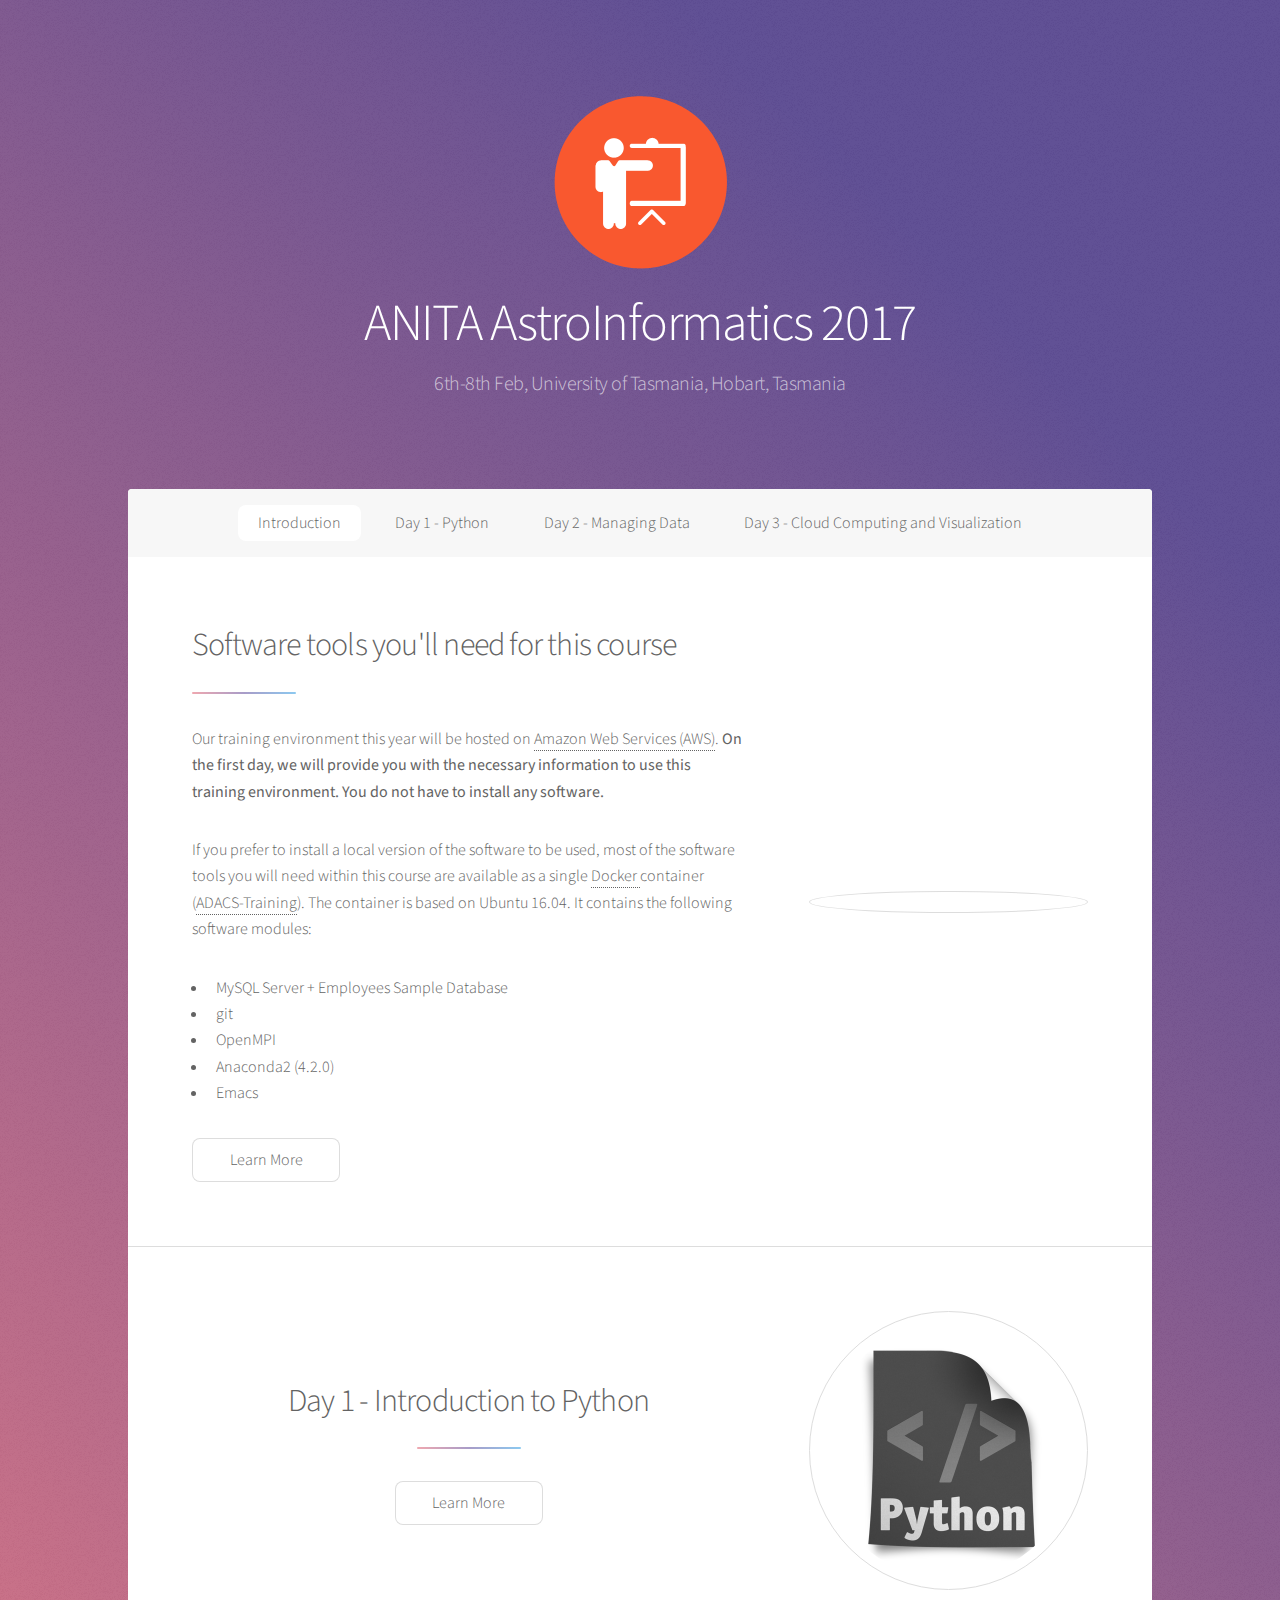
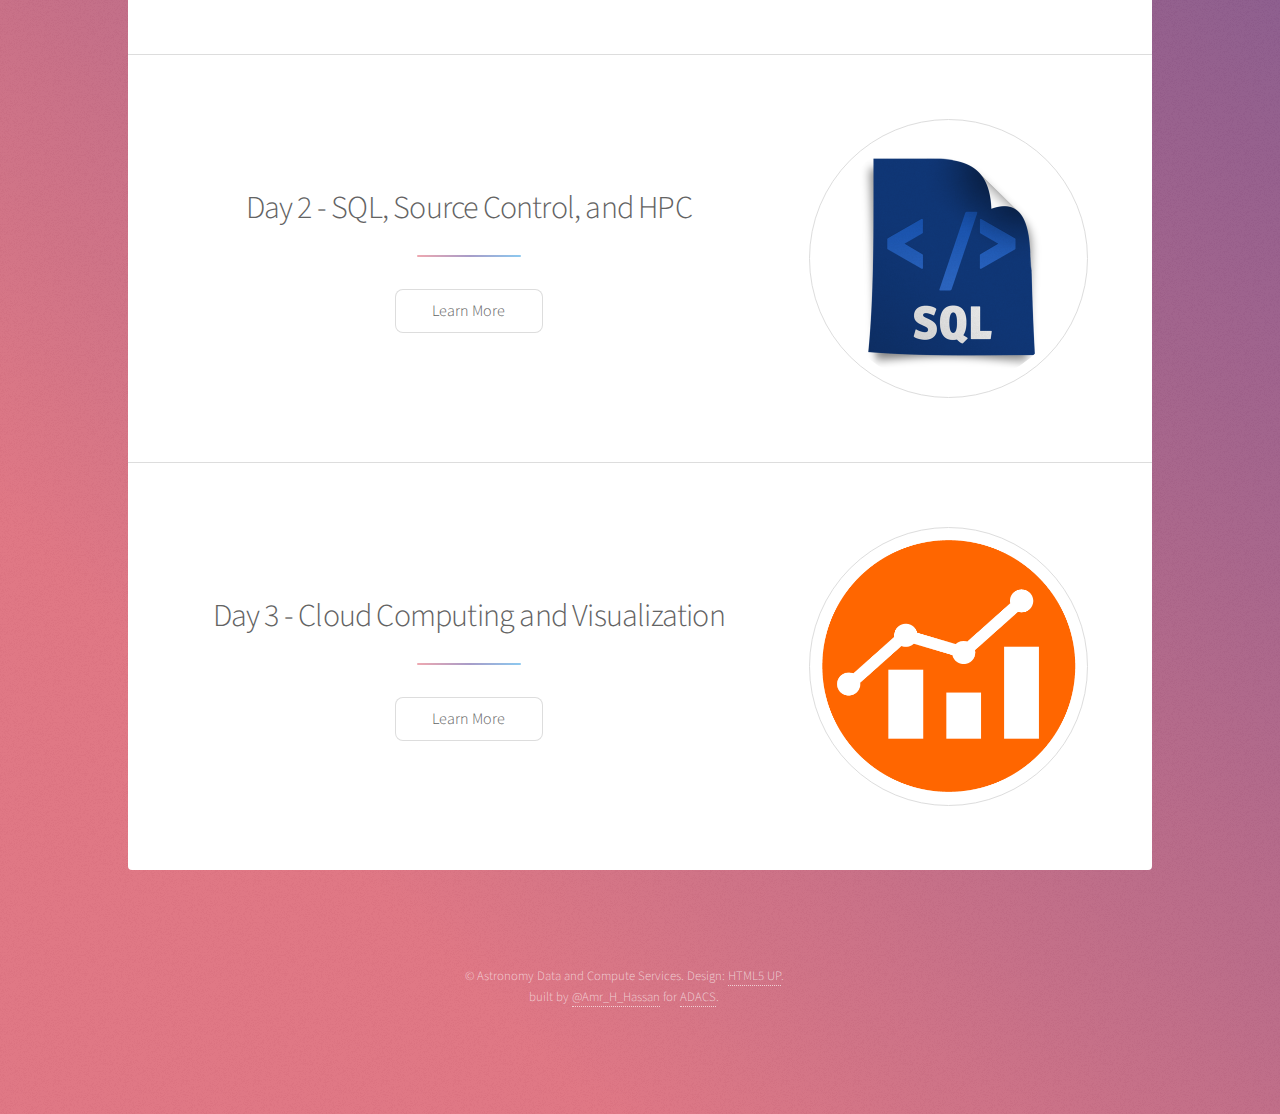
==== commit a98e80dd: "update to AWS" ====
--- a/index.html
+++ b/index.html
@@ -34,7 +34,7 @@
 							<li><a href="#intro" class="active">Introduction</a></li>
 							<li><a href="#first">Day 1 - Python</a></li>
 							<li><a href="#second">Day 2 - Managing Data</a></li>
-							<li><a href="#third">Day 3 - Visualization and MPI</a></li>
+							<li><a href="#third">Day 3 - Cloud Computing and Visualization</a></li>
 						</u>
 					</nav>
 
@@ -48,7 +48,8 @@
 										<header class="major">
 											<h2>Software tools you'll need for this course</h2>
 										</header>
-										<p>Most of the software tools you will need within this course are available as a single <a href="https://www.docker.com/what-docker" target="_blank"> Docker </a> container 
+										<p>Our training environment this year will be hosted on <a href="aws.amazon.com" target="_blank">Amazon Web Services‎ (AWS)</a>. <b>On the first day, we will provide you with the necessary information to use this training environment. You do not have to install any software.</b> 
+                                        </p> <p>If you prefer to install a local version of the software to be used, most of the software tools you will need within this course are available as a single <a href="https://www.docker.com/what-docker" target="_blank"> Docker </a> container 
                                         (<a href="https://hub.docker.com/r/caseresearch/adacs-training/" target="_blank" >ADACS-Training</a>).
                                         The container is based on Ubuntu 16.04. It contains the following software modules:</p>
                                         <ul>
@@ -62,7 +63,7 @@
 											<li><a href="software.html" class="button">Learn More</a></li>
 										</ul>
 									</div>
-									<span class="image"><img src="images/large_v-trans.png" alt="" /></span>
+									<span class="image"><img src="images/AmazonWebservices_Logo.png" alt="" /></span>
 								</div>
 							</section>
 
@@ -110,7 +111,7 @@
                             <div class="spotlight">
 									<div class="content">
 										<header class="major">
-											<h2>Day 3 - Visualization, and MPI</h2>
+											<h2>Day 3 - Cloud Computing and Visualization</h2>
 										</header>
 								
 										<ul class="actions">
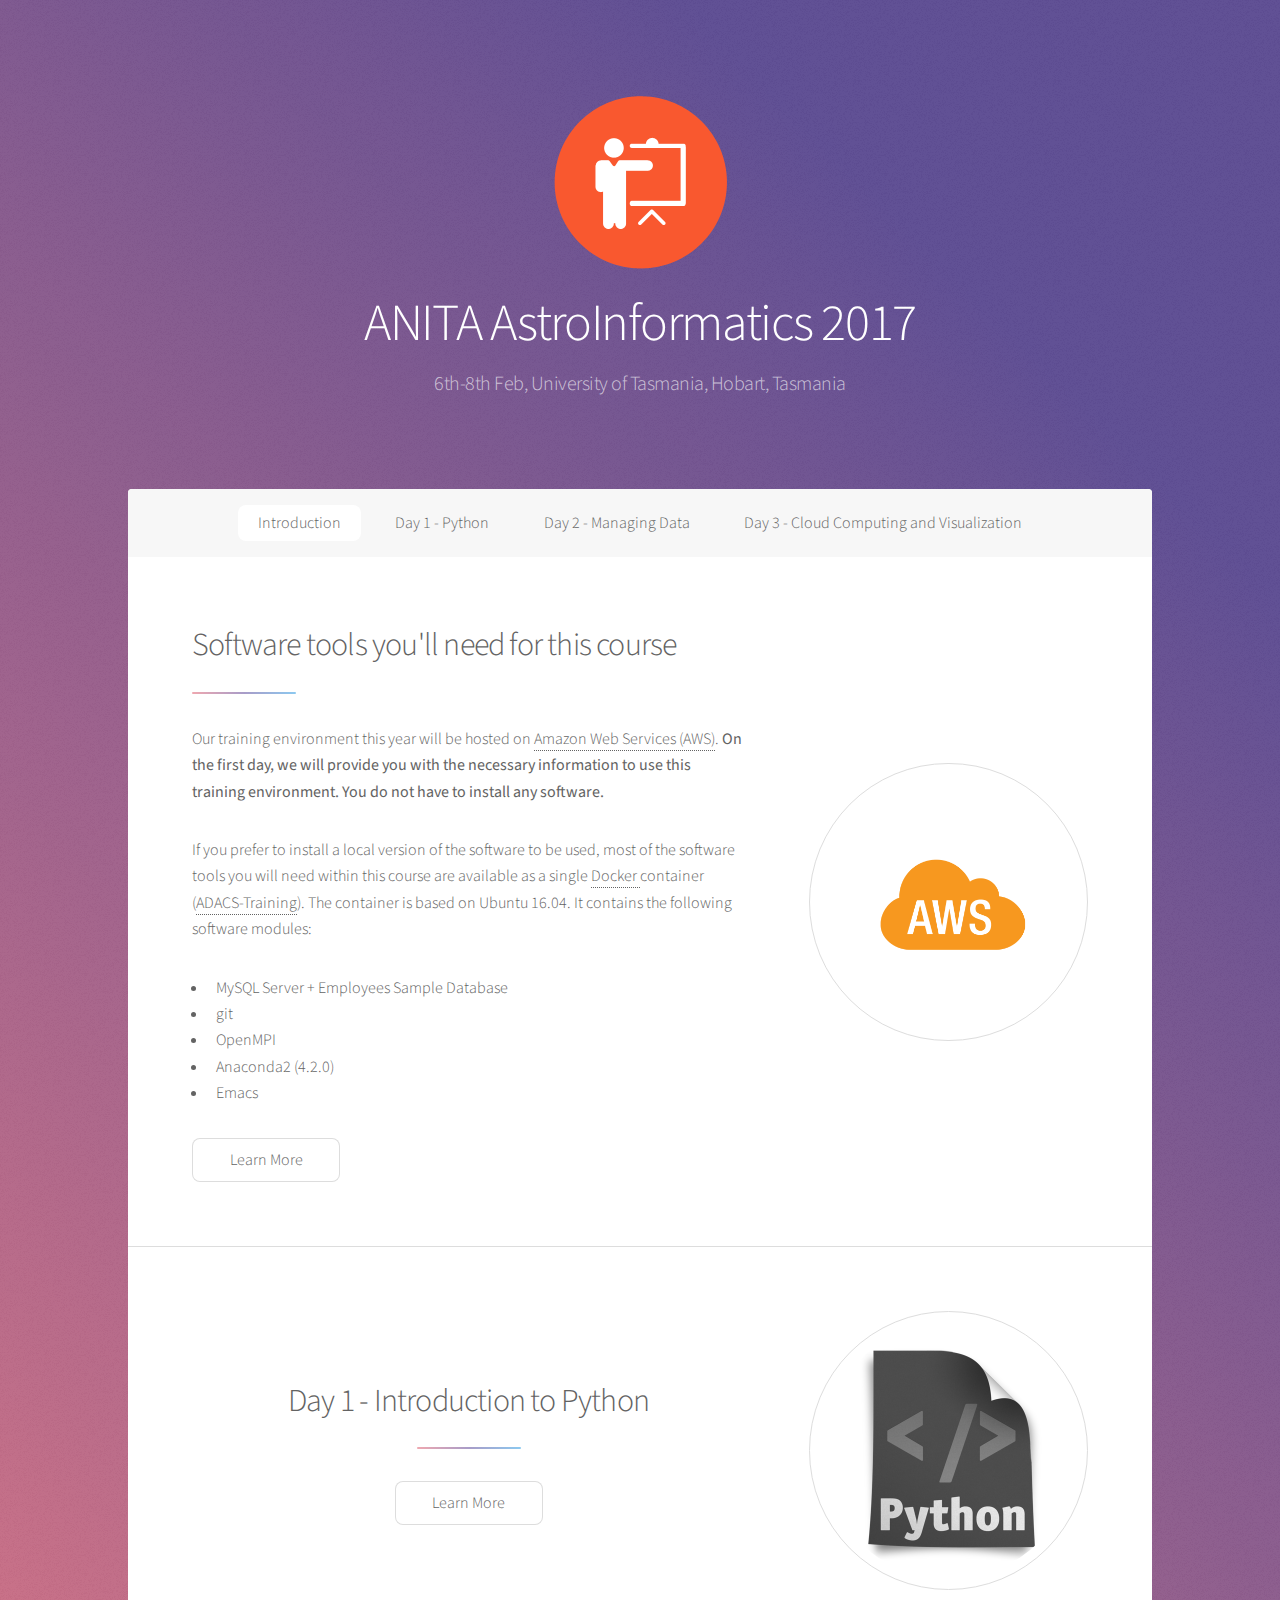
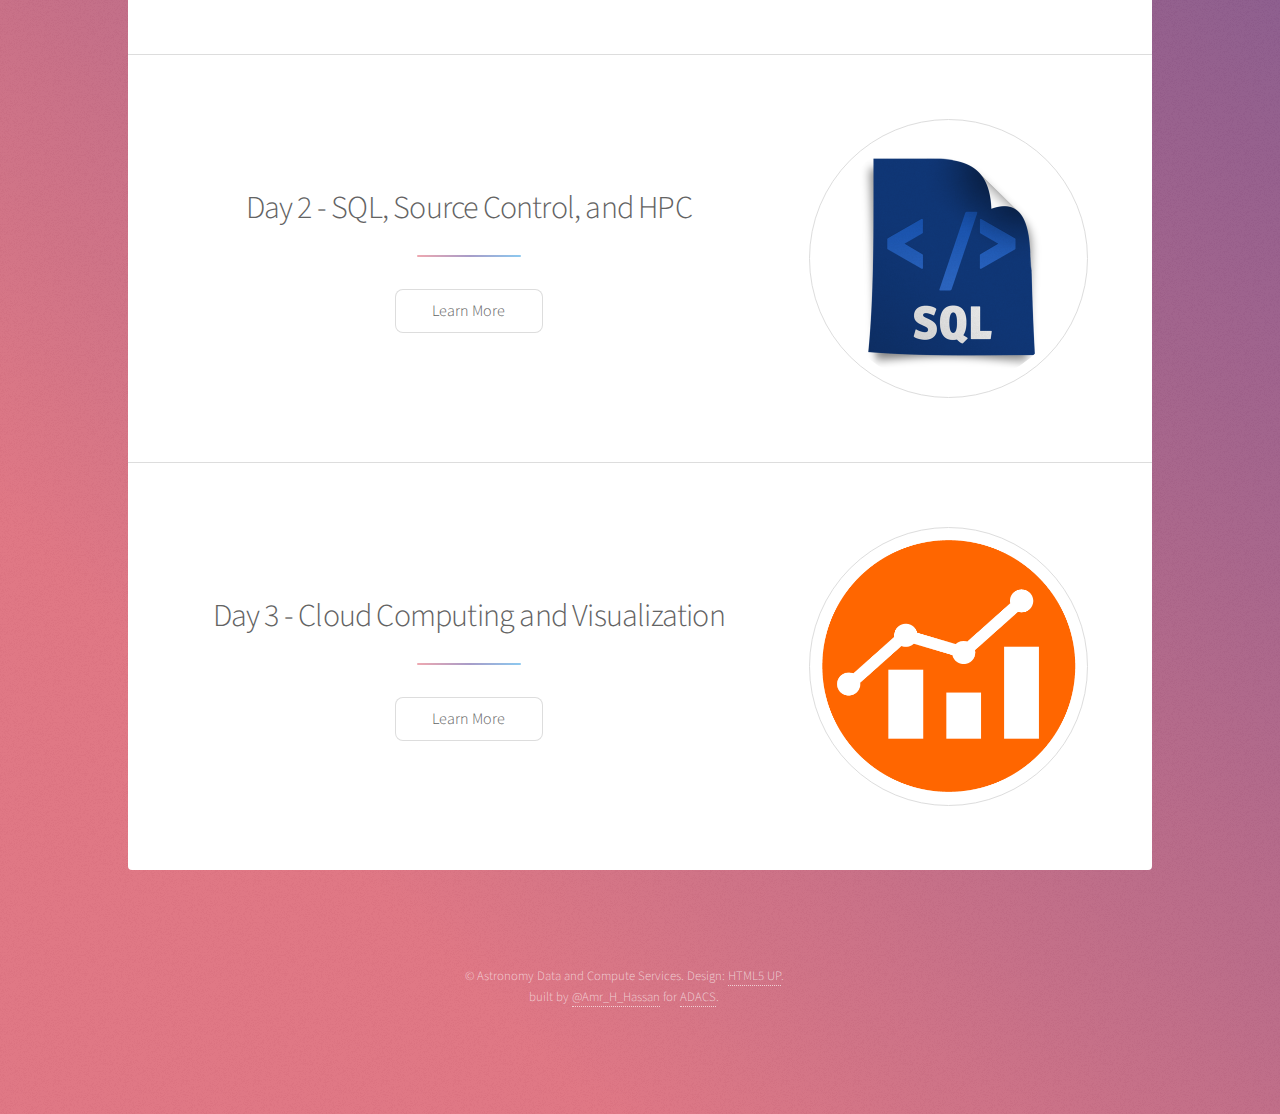
==== commit ca521dee: "minor fixes" ====
--- a/index.html
+++ b/index.html
@@ -48,7 +48,7 @@
 										<header class="major">
 											<h2>Software tools you'll need for this course</h2>
 										</header>
-										<p>Our training environment this year will be hosted on <a href="aws.amazon.com" target="_blank">Amazon Web Services‎ (AWS)</a>. <b>On the first day, we will provide you with the necessary information to use this training environment. You do not have to install any software.</b> 
+										<p>Our training environment this year will be hosted on <a href="http://aws.amazon.com" target="_blank">Amazon Web Services‎ (AWS)</a>. <b>On the first day, we will provide you with the necessary information to use this training environment. You do not have to install any software.</b> 
                                         </p> <p>If you prefer to install a local version of the software to be used, most of the software tools you will need within this course are available as a single <a href="https://www.docker.com/what-docker" target="_blank"> Docker </a> container 
                                         (<a href="https://hub.docker.com/r/caseresearch/adacs-training/" target="_blank" >ADACS-Training</a>).
                                         The container is based on Ubuntu 16.04. It contains the following software modules:</p>
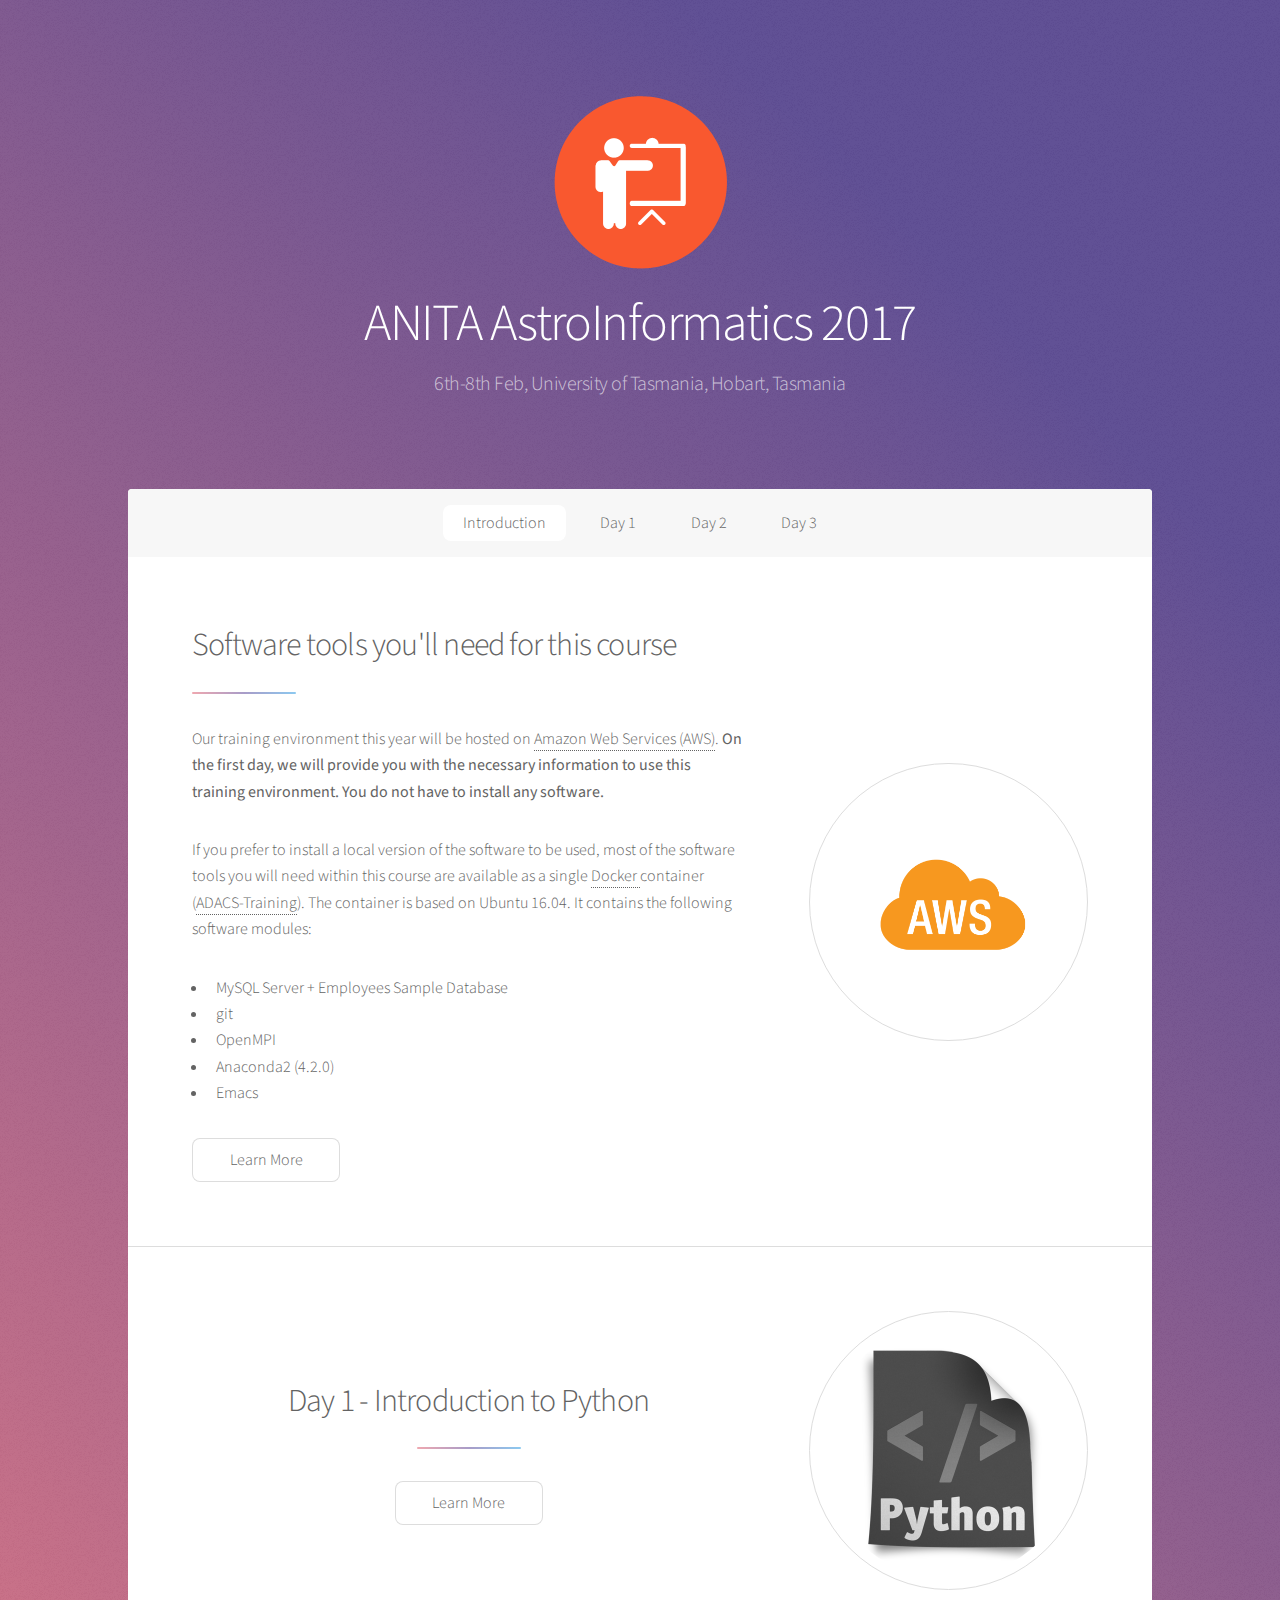
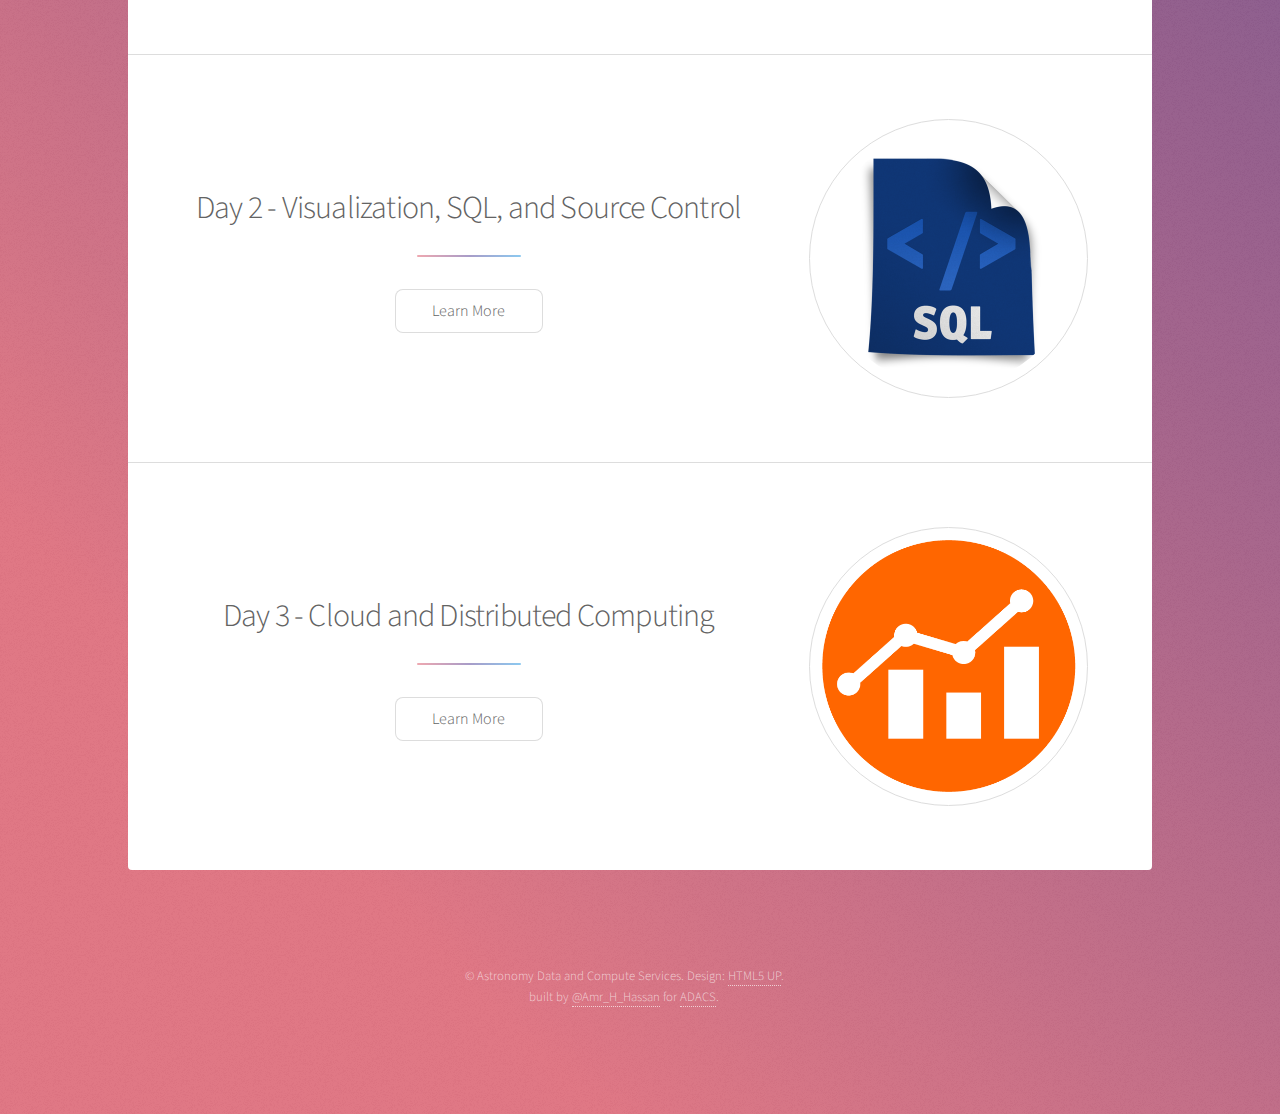
==== commit bf3f6625: "update contents" ====
--- a/index.html
+++ b/index.html
@@ -32,9 +32,9 @@
 					<nav id="nav">
 						<ul>
 							<li><a href="#intro" class="active">Introduction</a></li>
-							<li><a href="#first">Day 1 - Python</a></li>
-							<li><a href="#second">Day 2 - Managing Data</a></li>
-							<li><a href="#third">Day 3 - Cloud Computing and Visualization</a></li>
+							<li><a href="#first">Day 1</a></li>
+							<li><a href="#second">Day 2</a></li>
+							<li><a href="#third">Day 3</a></li>
 						</u>
 					</nav>
 
@@ -91,7 +91,7 @@
                             <div class="spotlight">
 									<div class="content">
 										<header class="major">
-											<h2>Day 2 - SQL, Source Control, and HPC</h2>
+											<h2>Day 2 - Visualization, SQL, and Source Control</h2>
 										</header>
 								
 								
@@ -111,7 +111,7 @@
                             <div class="spotlight">
 									<div class="content">
 										<header class="major">
-											<h2>Day 3 - Cloud Computing and Visualization</h2>
+											<h2>Day 3 - Cloud and Distributed Computing</h2>
 										</header>
 								
 										<ul class="actions">
@@ -142,6 +142,16 @@
 			<script src="assets/js/util.js"></script>
 			<!--[if lte IE 8]><script src="assets/js/ie/respond.min.js"></script><![endif]-->
 			<script src="assets/js/main.js"></script>
+            <script>
+  (function(i,s,o,g,r,a,m){i['GoogleAnalyticsObject']=r;i[r]=i[r]||function(){
+  (i[r].q=i[r].q||[]).push(arguments)},i[r].l=1*new Date();a=s.createElement(o),
+  m=s.getElementsByTagName(o)[0];a.async=1;a.src=g;m.parentNode.insertBefore(a,m)
+  })(window,document,'script','https://www.google-analytics.com/analytics.js','ga');
+
+  ga('create', 'UA-91104407-1', 'auto');
+  ga('send', 'pageview');
+
+</script>
 
 	</body>
 </html>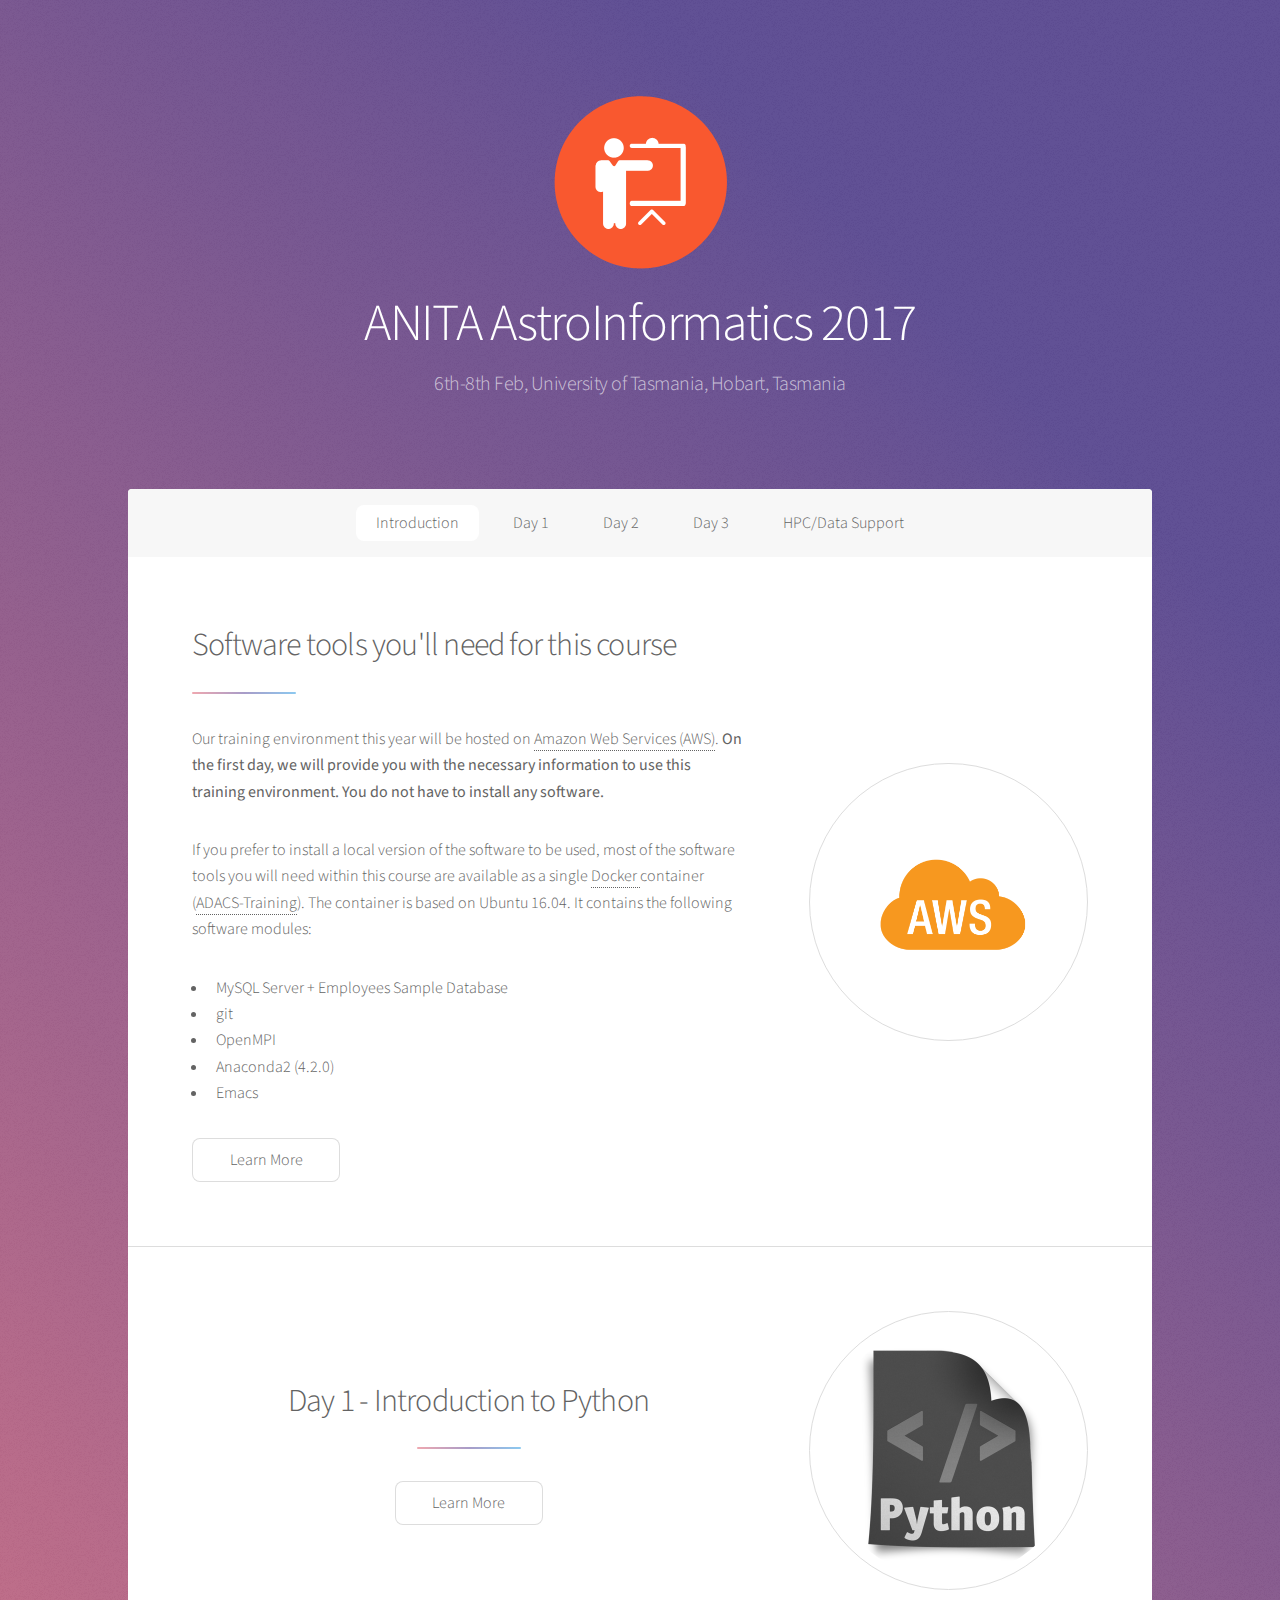
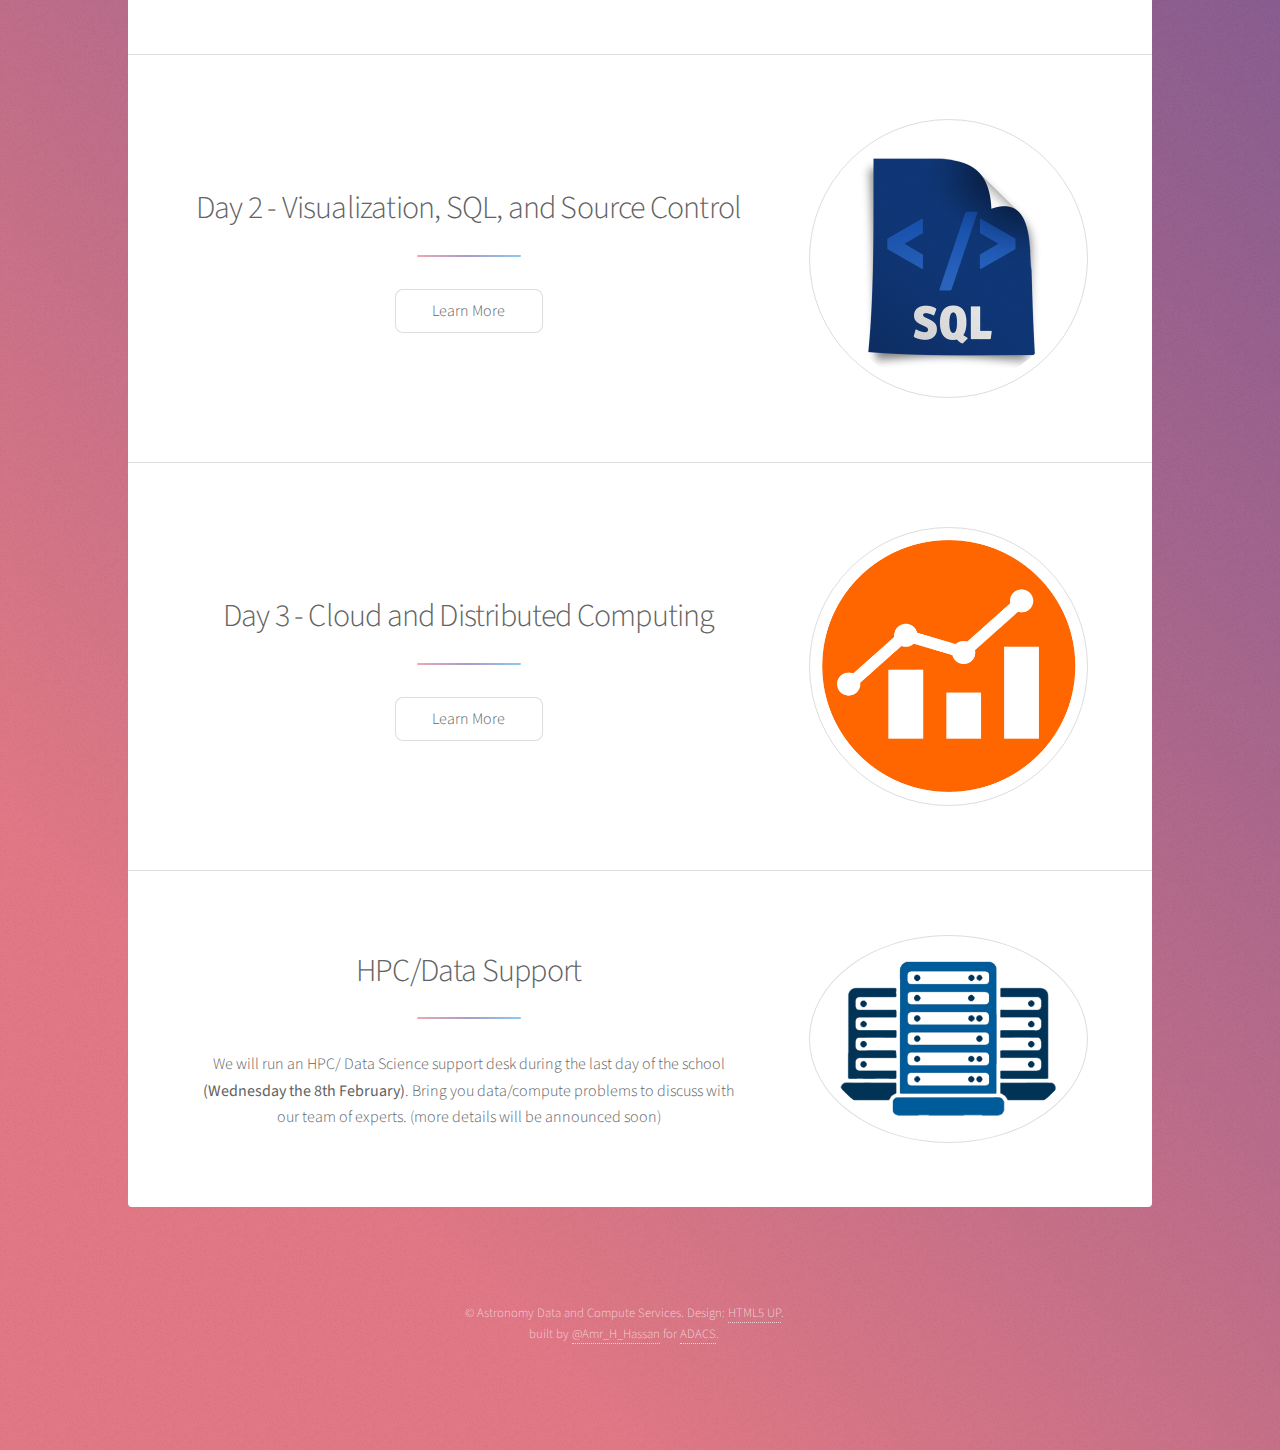
==== commit 9d286861: "add helpdesk" ====
--- a/index.html
+++ b/index.html
@@ -35,6 +35,7 @@
 							<li><a href="#first">Day 1</a></li>
 							<li><a href="#second">Day 2</a></li>
 							<li><a href="#third">Day 3</a></li>
+                            <li><a href="#helpdesk">HPC/Data Support</a></li>
 						</u>
 					</nav>
 
@@ -123,6 +124,24 @@
                             </div>
 								
 							</section>
+                            
+                            <section id="helpdesk" class="main special">
+                            <div class="spotlight">
+									<div class="content">
+										<header class="major">
+											<h2>HPC/Data Support</h2>
+										</header>
+									<p>
+                                    We will run an HPC/ Data Science support desk during the last day of the school <b>(Wednesday the 8th February)</b>. 
+                                    Bring you data/compute problems to discuss with our team of experts. (more details will be announced soon)
+                                    </p>
+										
+                                        
+								</div>
+                                <span class="image"><img src="images/cluster.png" alt="" /></span>
+                            </div>
+								
+							</section>
 
 					</div>
 
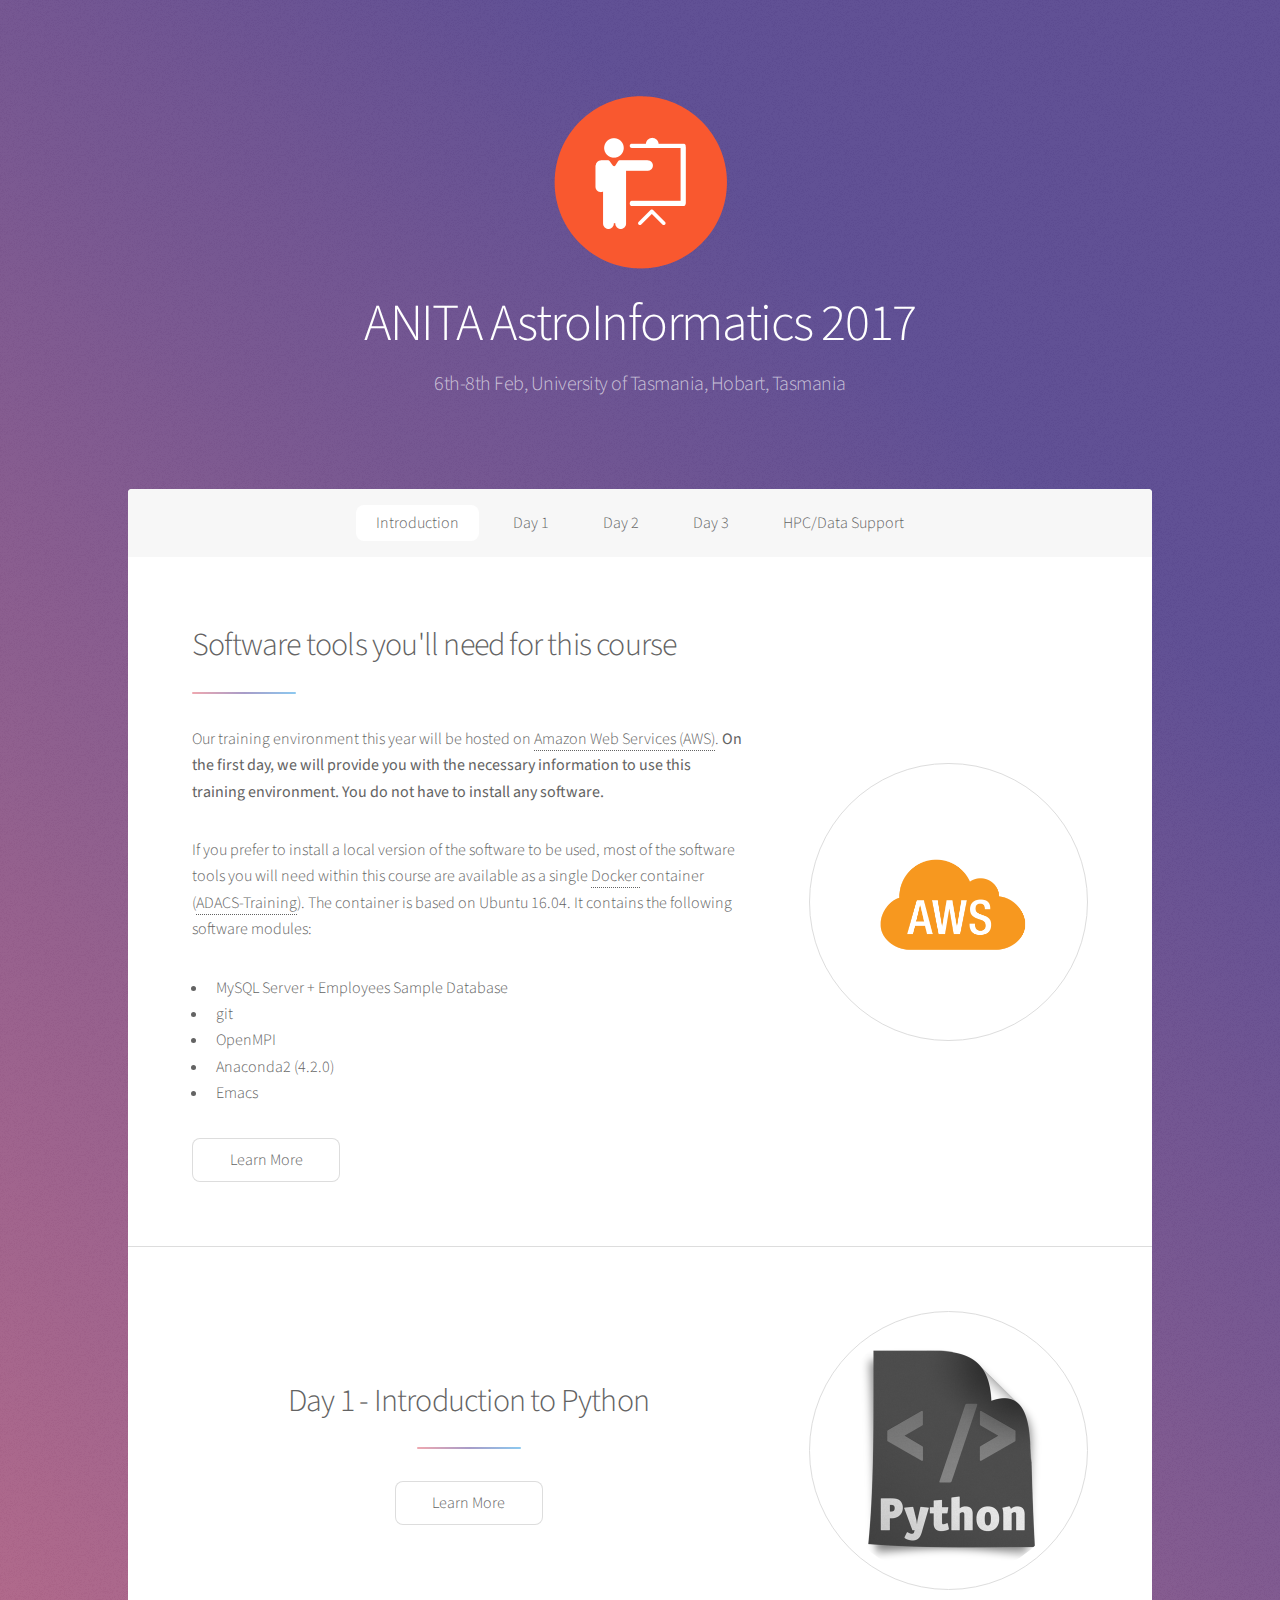
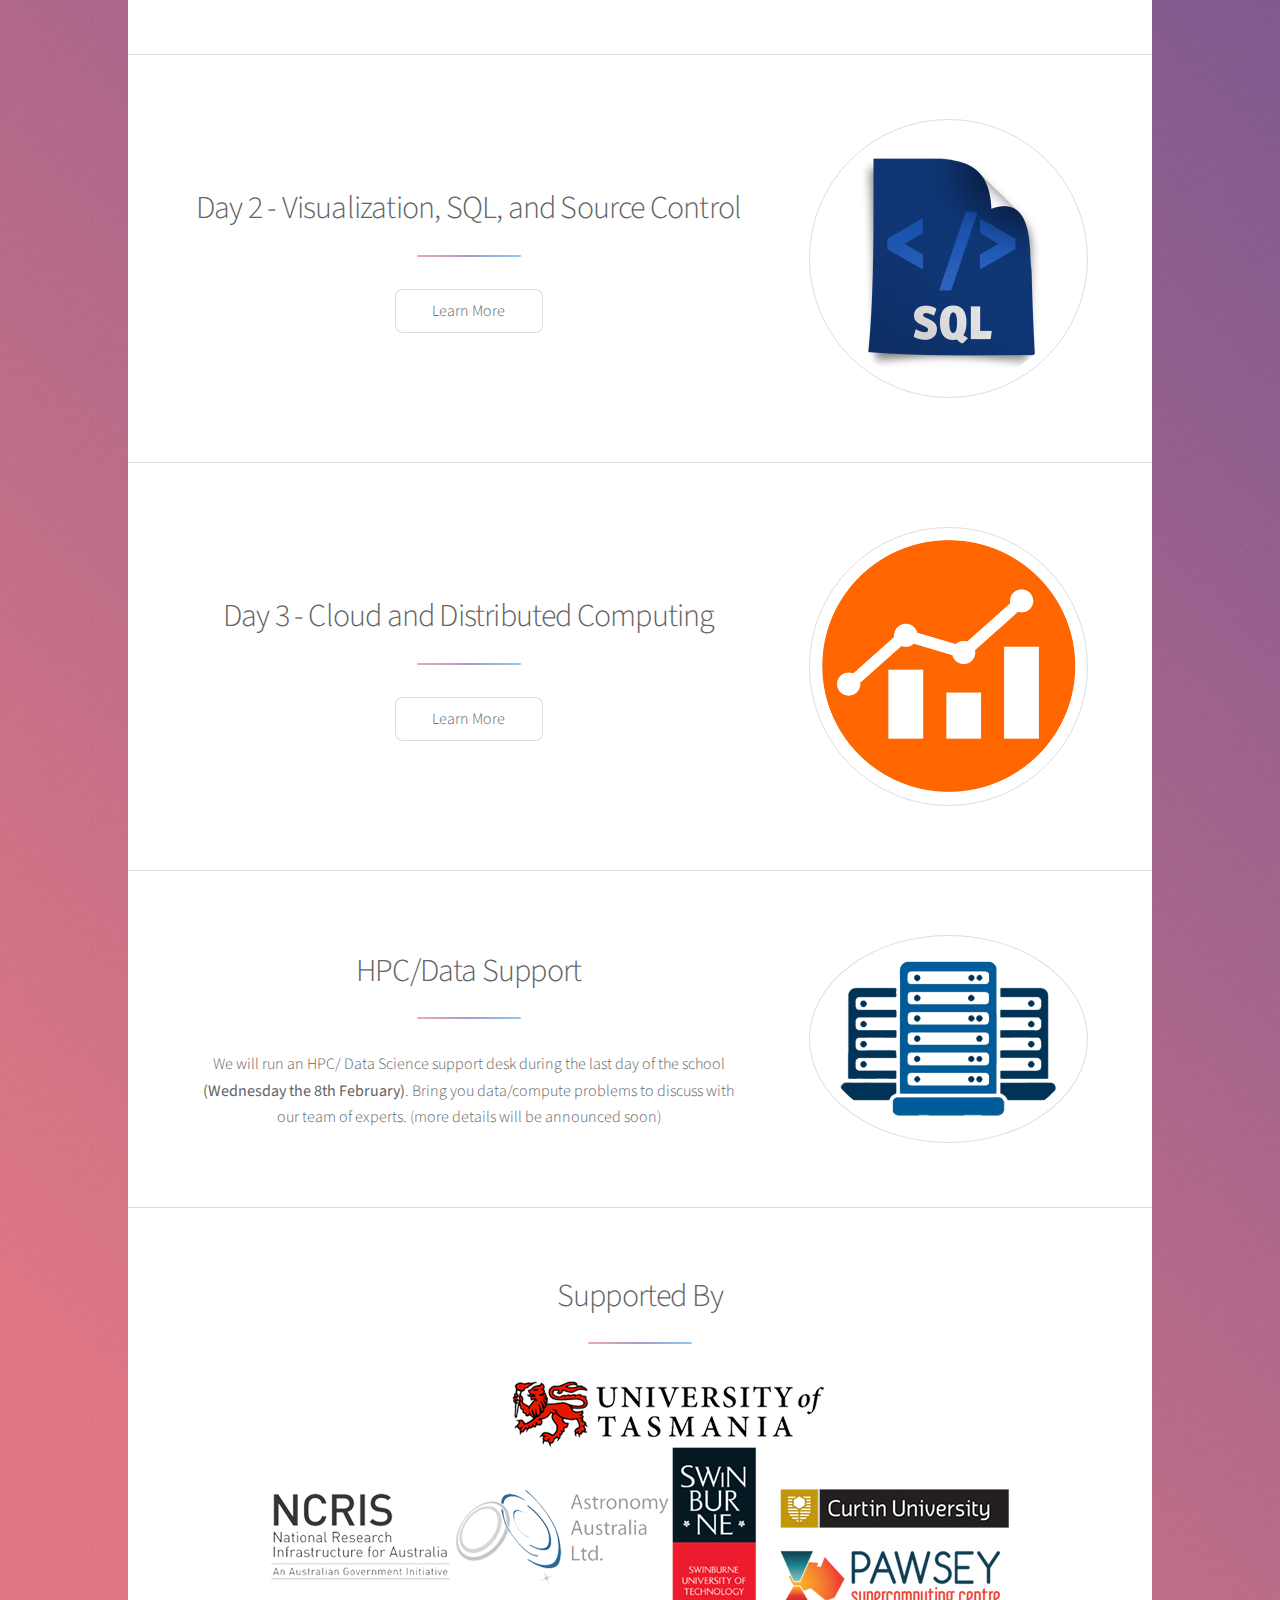
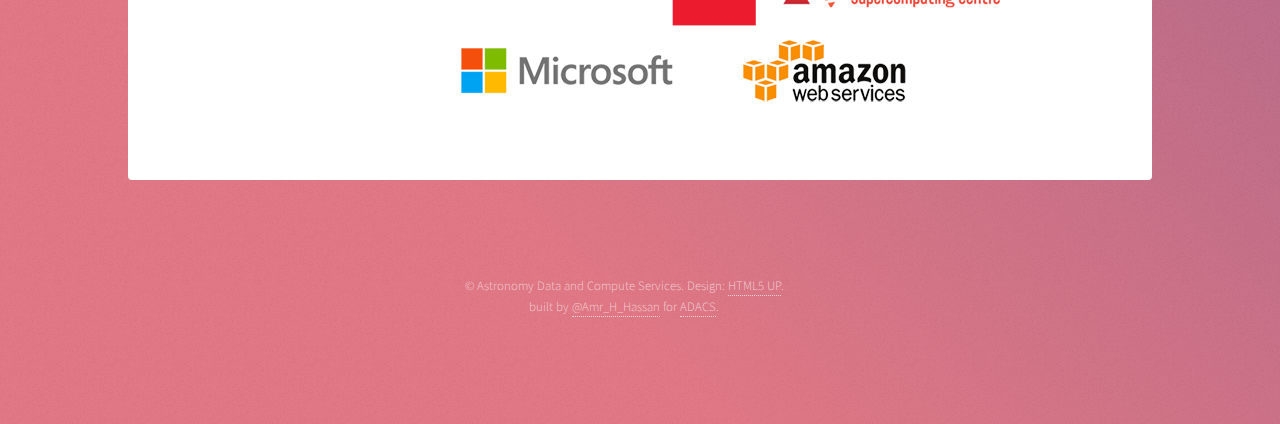
==== commit 4f640738: "update day2 and logos" ====
--- a/index.html
+++ b/index.html
@@ -142,6 +142,17 @@
                             </div>
 								
 							</section>
+                            <section id="logos" class="main special">
+                            <div class="spotlight">
+									<div class="content">
+										<header class="major">
+											<h2>Supported By</h2>
+										</header>
+                                        <img src="images/Logos_sponsers.png"/>
+                            		</div>
+                            </div>
+                            
+                            </section>
 
 					</div>
 
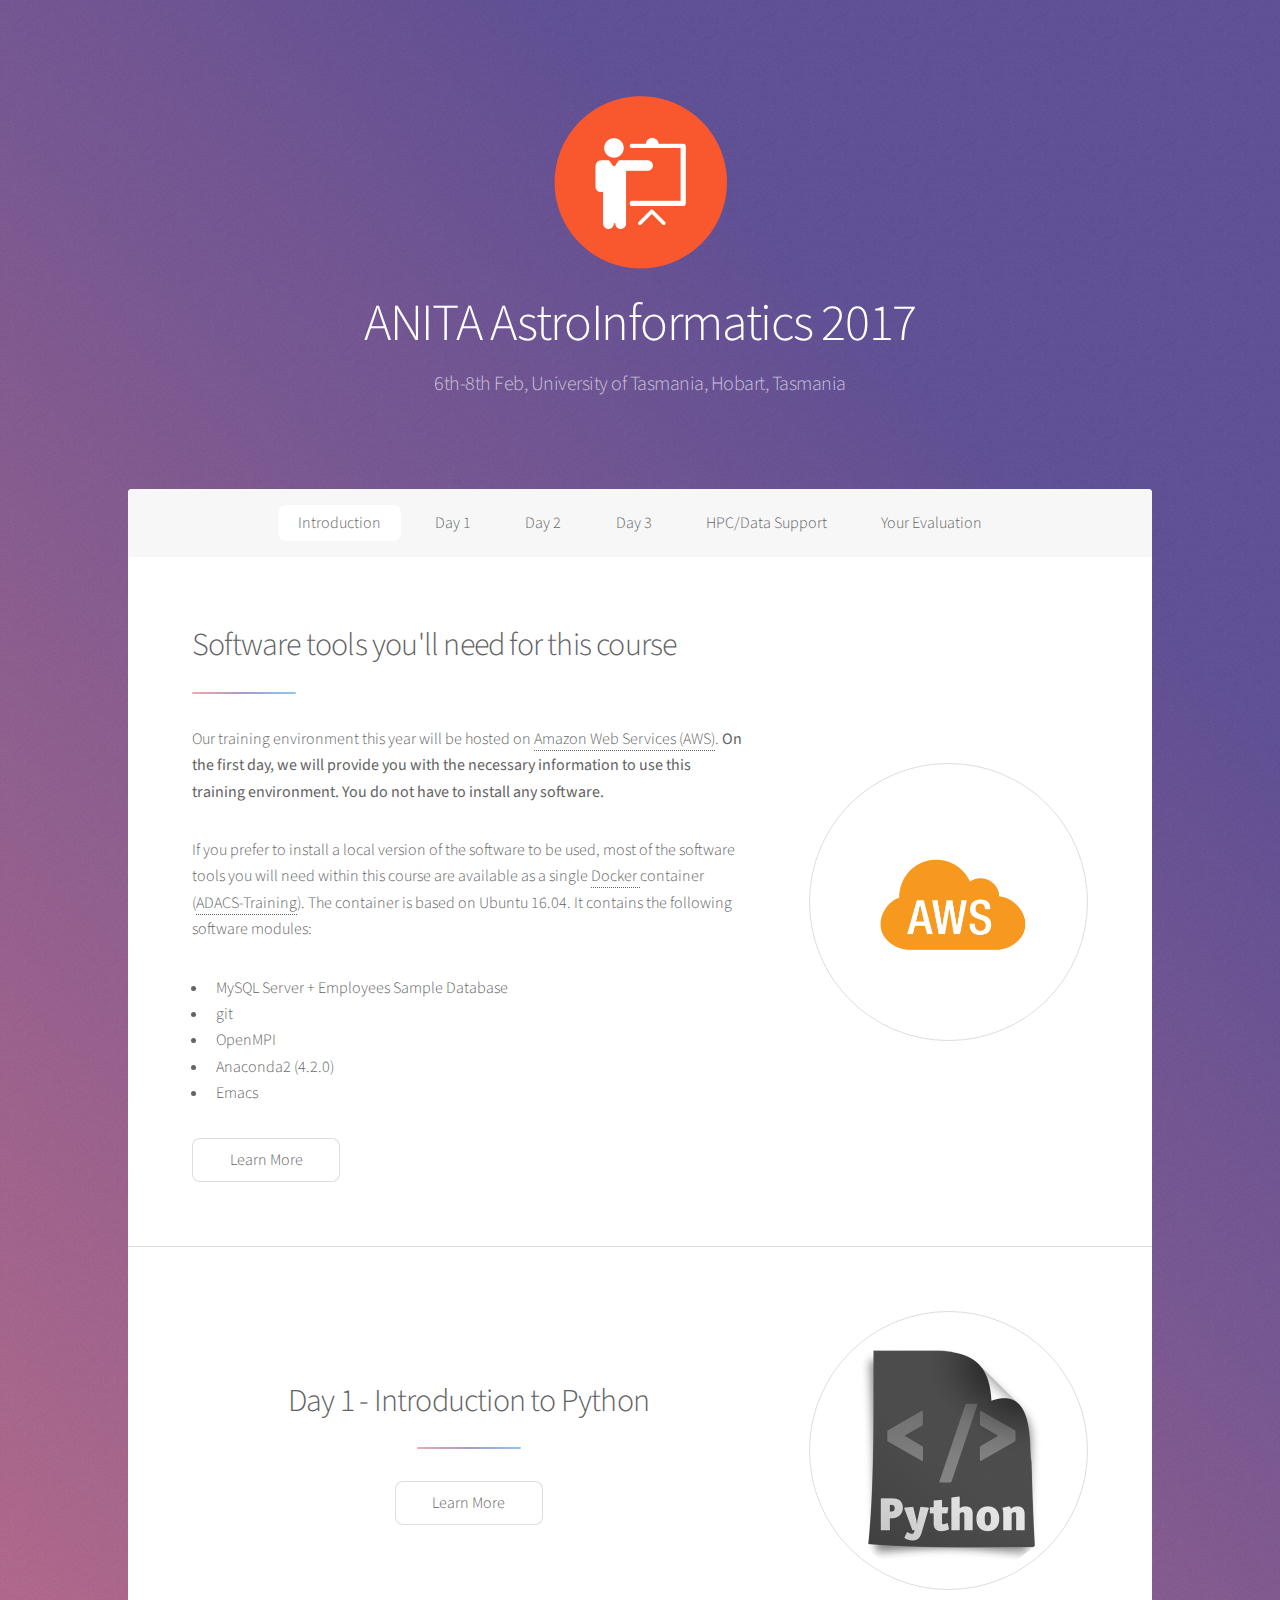
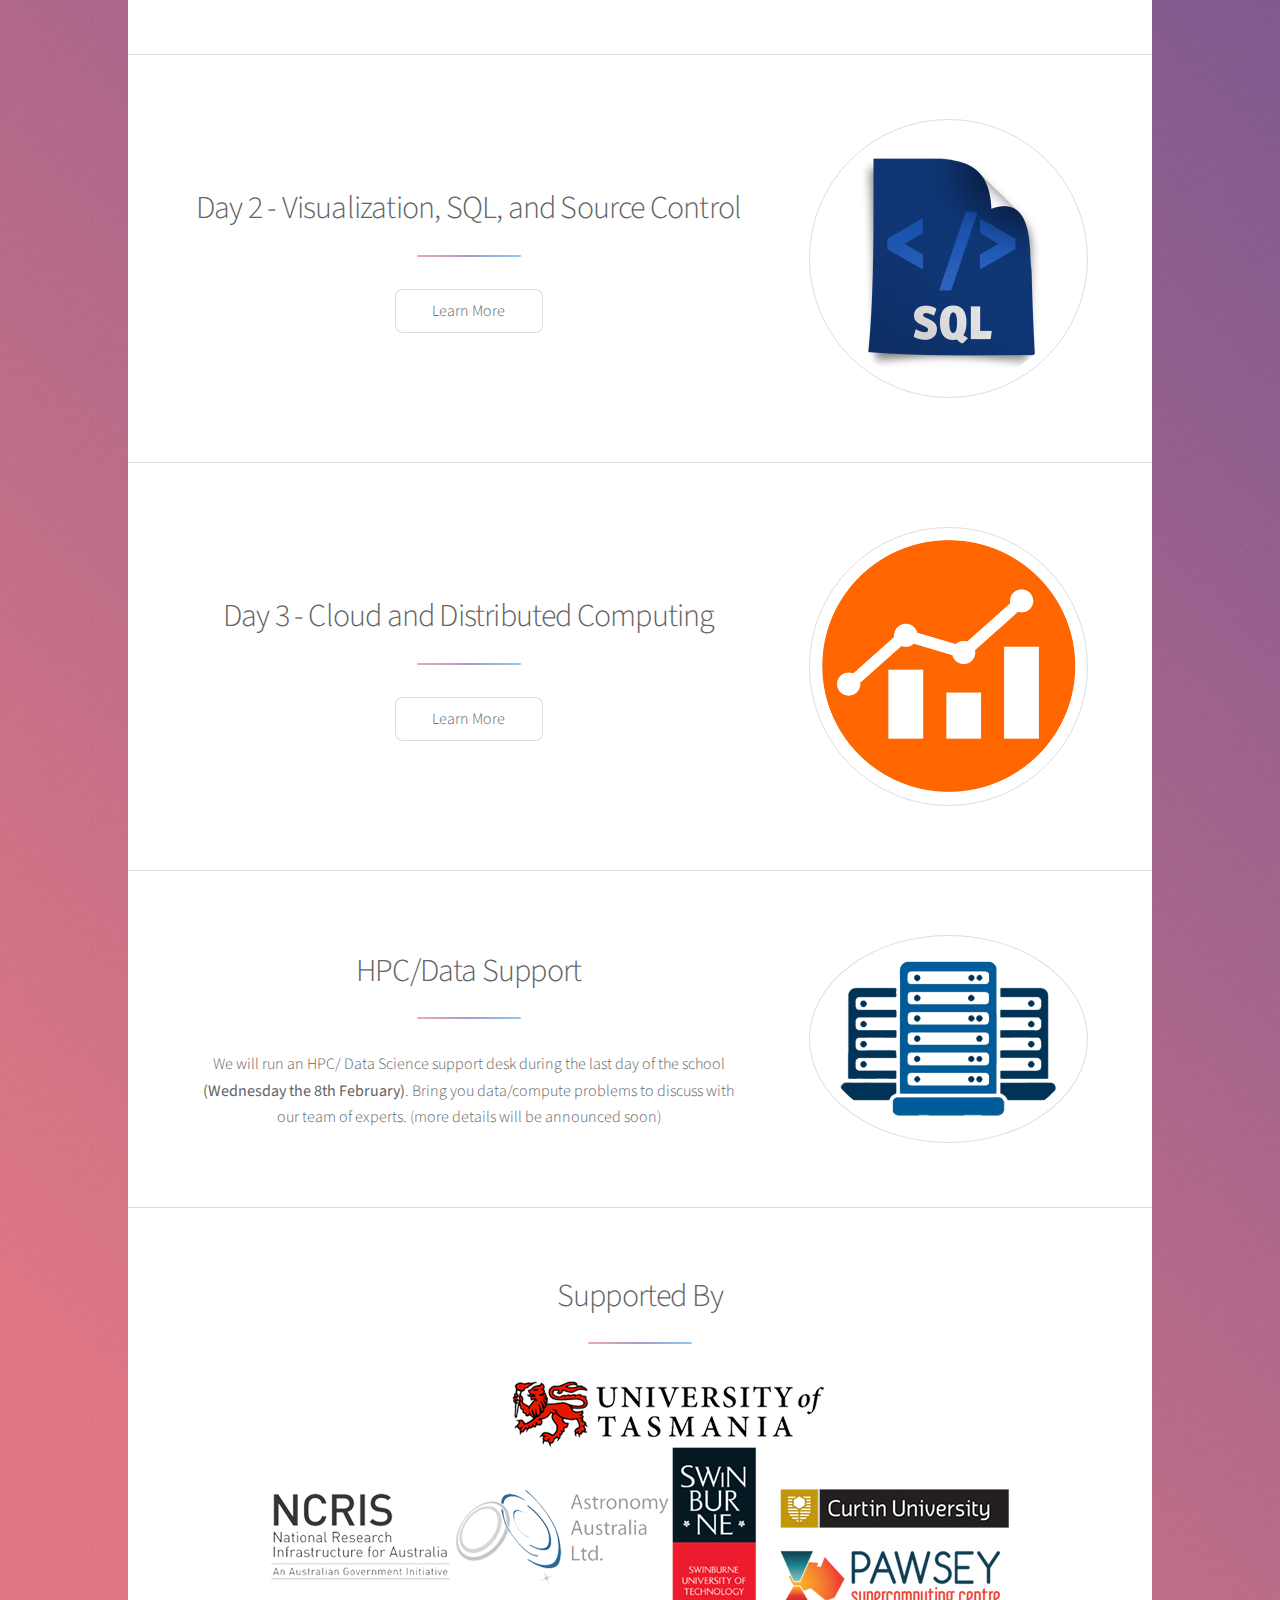
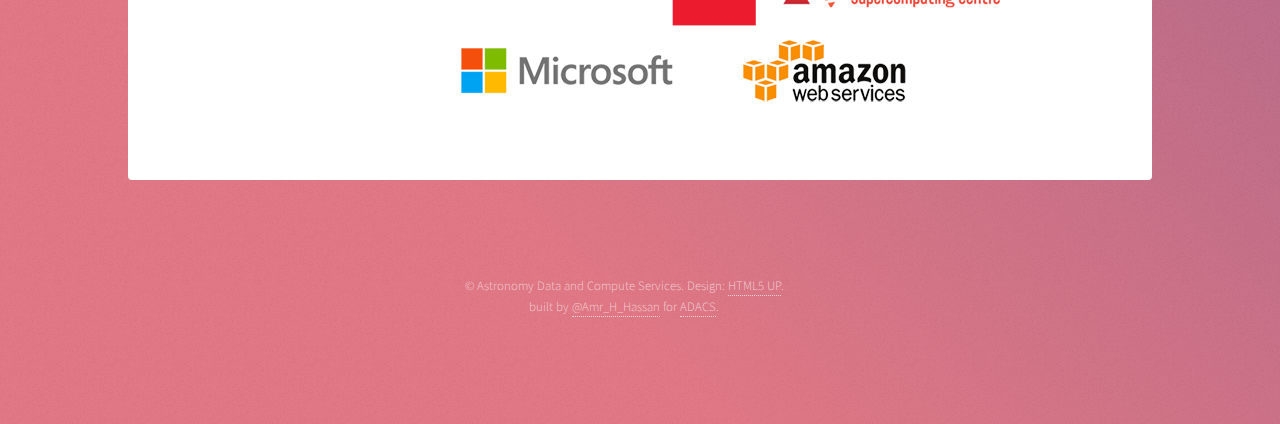
==== commit a1076082: "day3.html" ====
--- a/index.html
+++ b/index.html
@@ -36,6 +36,7 @@
 							<li><a href="#second">Day 2</a></li>
 							<li><a href="#third">Day 3</a></li>
                             <li><a href="#helpdesk">HPC/Data Support</a></li>
+                            <li><a href="typeform.html">Your Evaluation</a></li>
 						</u>
 					</nav>
 
@@ -142,6 +143,7 @@
                             </div>
 								
 							</section>
+                            
                             <section id="logos" class="main special">
                             <div class="spotlight">
 									<div class="content">
